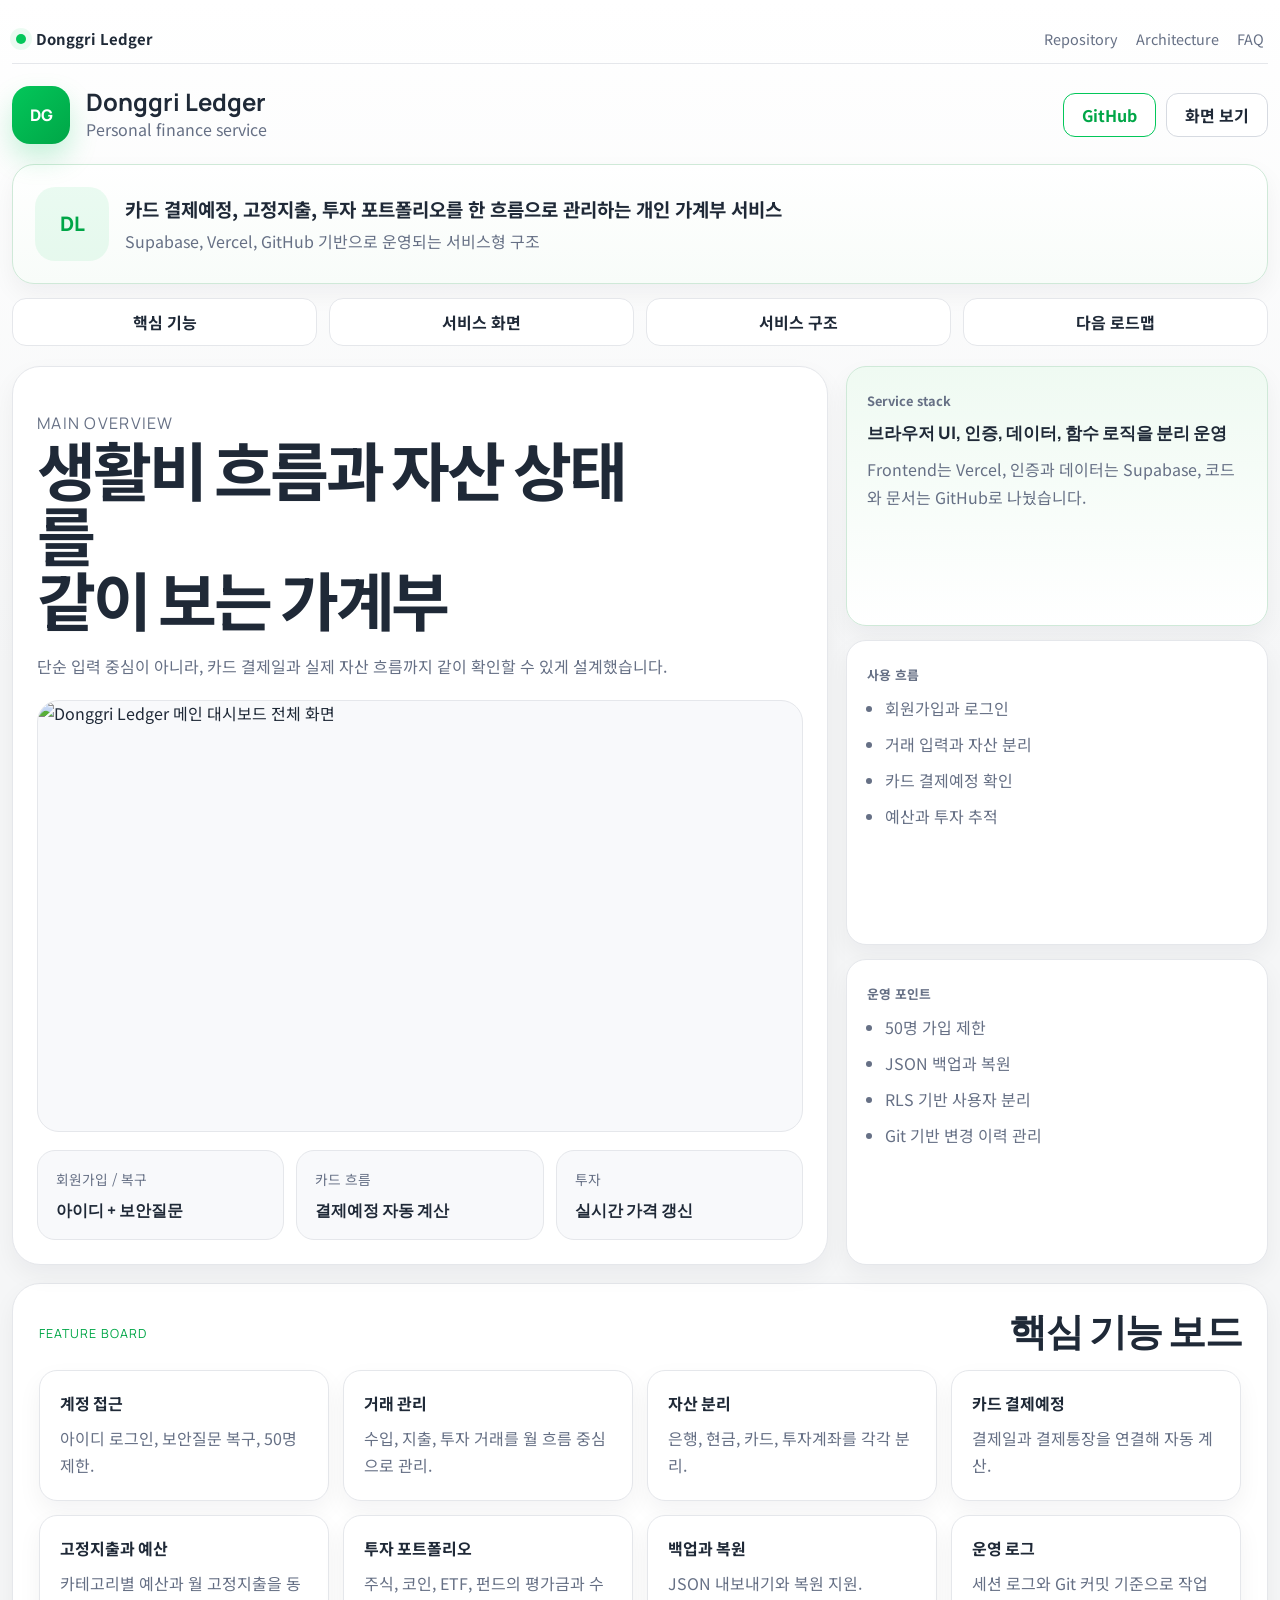
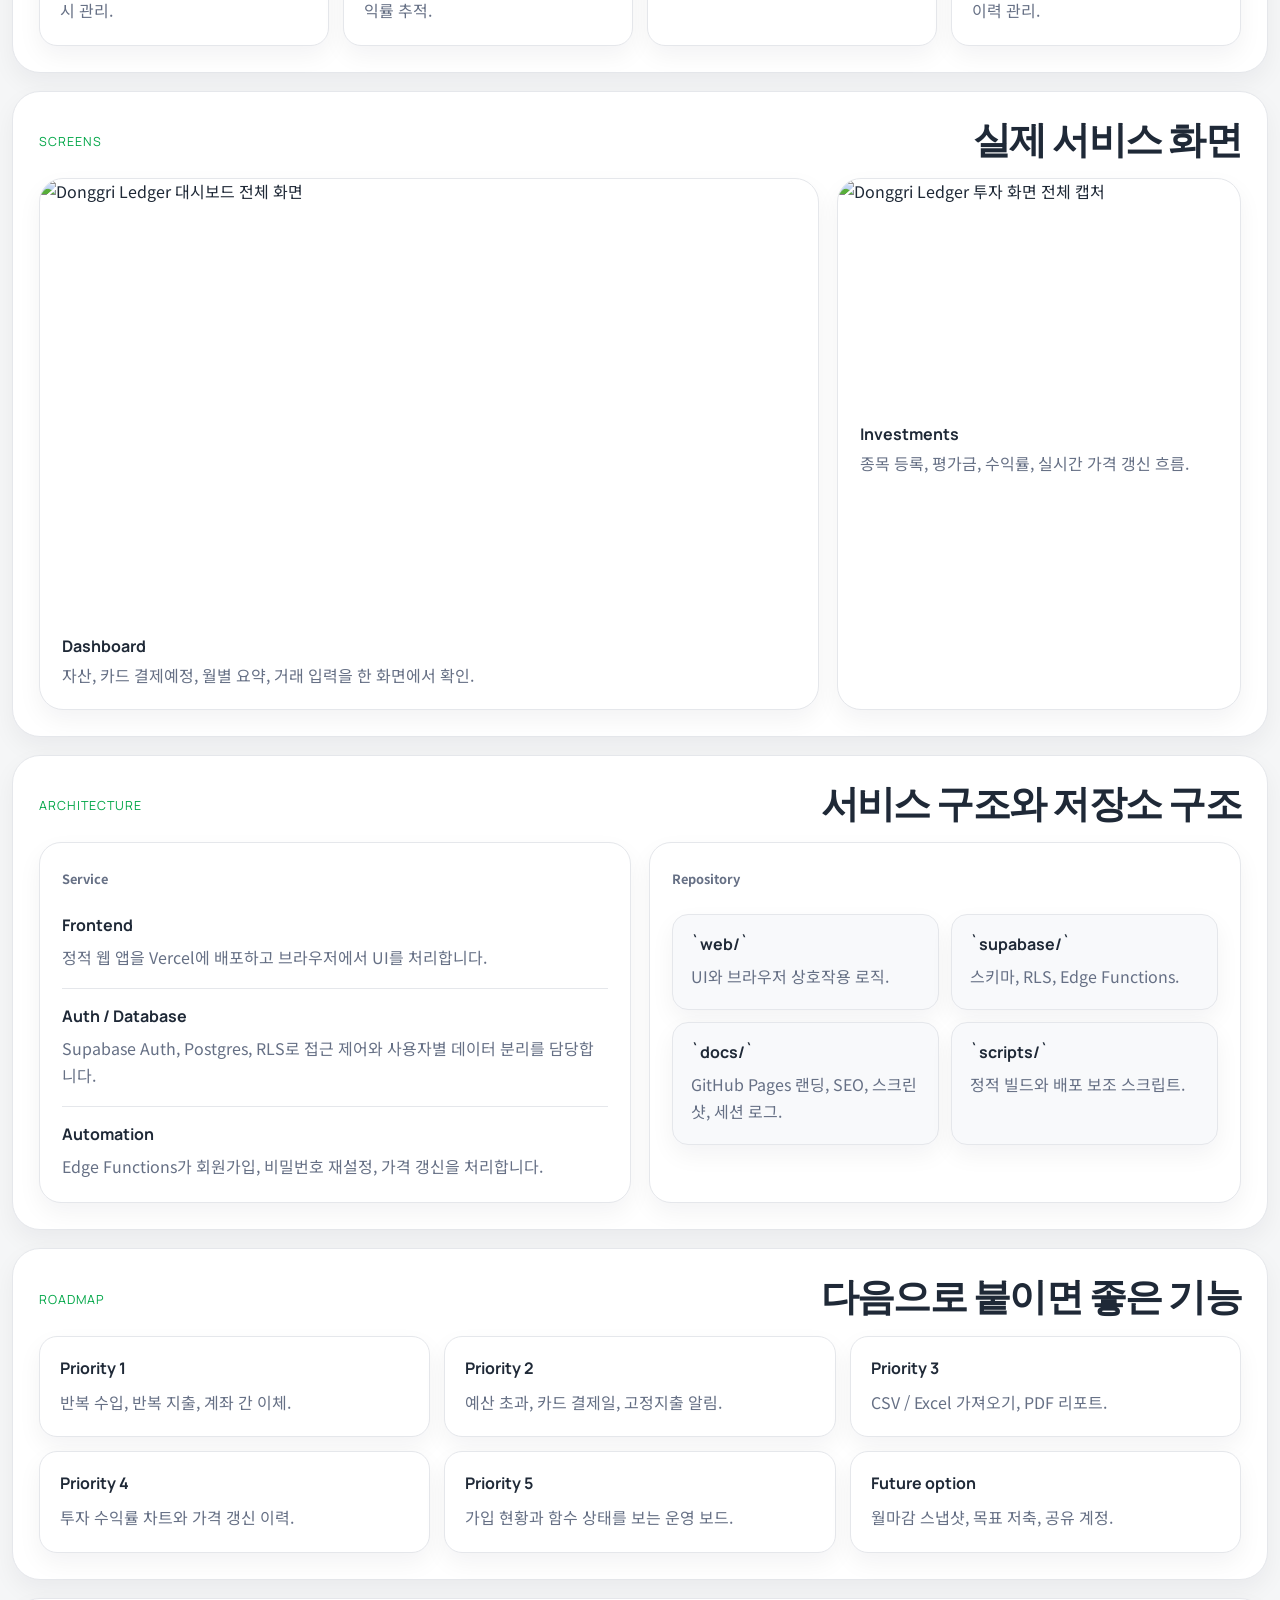
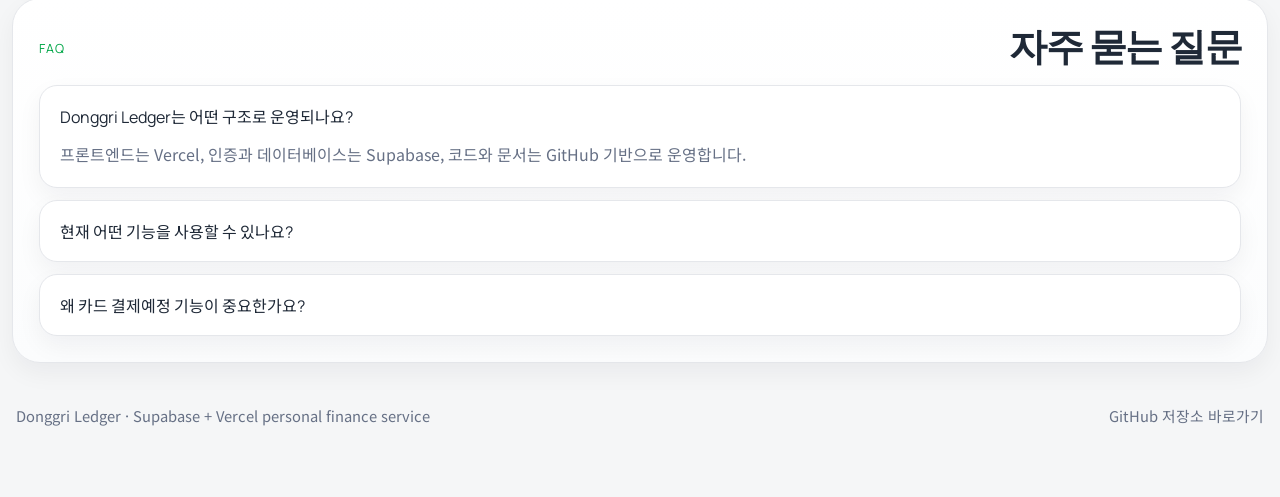
==== docs/index.html @ 9ed1d93a "docs: rebuild github pages with portal layout" ====
<!doctype html>
<html lang="ko">
  <head>
    <meta charset="utf-8">
    <meta name="viewport" content="width=device-width, initial-scale=1">
    <title>Donggri Ledger | 카드 결제예정과 투자 흐름을 함께 보는 개인 가계부 서비스</title>
    <meta
      name="description"
      content="Donggri Ledger는 Supabase, Vercel, GitHub 기반으로 운영하는 개인 가계부 서비스입니다. 카드 결제예정, 고정지출, 예산, 투자 포트폴리오, 백업과 복원을 한 흐름으로 관리합니다."
    >
    <meta
      name="keywords"
      content="personal finance dashboard, budget tracker, supabase ledger, vercel finance app, 카드 결제예정 가계부, 투자 포트폴리오 가계부, 개인 재무 대시보드"
    >
    <meta name="robots" content="index, follow, max-image-preview:large">
    <meta name="googlebot" content="index, follow, max-image-preview:large">
    <meta name="theme-color" content="#03c75a">
    <meta property="og:type" content="website">
    <meta property="og:locale" content="ko_KR">
    <meta property="og:site_name" content="Donggri Ledger">
    <meta property="og:title" content="Donggri Ledger | 카드 결제예정과 투자 흐름을 함께 보는 개인 가계부 서비스">
    <meta
      property="og:description"
      content="회원가입, 카드 결제예정, 고정지출, 예산, 투자 포트폴리오, 백업과 복원을 지원하는 개인 가계부 서비스입니다."
    >
    <meta
      property="og:image"
      content="https://sheryloe.github.io/donggri_gagyeobu/assets/screenshots/donggri-ledger-dashboard.png"
    >
    <meta property="og:image:alt" content="Donggri Ledger 대시보드 전체 화면">
    <meta property="og:url" content="https://sheryloe.github.io/donggri_gagyeobu/">
    <meta name="twitter:card" content="summary_large_image">
    <meta name="twitter:title" content="Donggri Ledger">
    <meta
      name="twitter:description"
      content="Supabase와 Vercel로 운영하는 개인 가계부 서비스. 카드 결제예정, 고정지출, 투자 포트폴리오를 한 흐름으로 관리합니다."
    >
    <meta
      name="twitter:image"
      content="https://sheryloe.github.io/donggri_gagyeobu/assets/screenshots/donggri-ledger-dashboard.png"
    >
    <link rel="canonical" href="https://sheryloe.github.io/donggri_gagyeobu/">
    <link rel="icon" type="image/svg+xml" href="assets/favicon.svg">
    <link rel="manifest" href="site.webmanifest">
    <link rel="preconnect" href="https://fonts.googleapis.com">
    <link rel="preconnect" href="https://fonts.gstatic.com" crossorigin>
    <link
      href="https://fonts.googleapis.com/css2?family=Noto+Sans+KR:wght@400;500;700;800&family=Manrope:wght@600;700;800&display=swap"
      rel="stylesheet"
    >
    <link rel="stylesheet" href="styles.css">
    <script type="application/ld+json">
      {
        "@context": "https://schema.org",
        "@graph": [
          {
            "@type": "SoftwareApplication",
            "name": "Donggri Ledger",
            "alternateName": "donggri_gagyeobu",
            "applicationCategory": "FinanceApplication",
            "operatingSystem": "Web",
            "browserRequirements": "Modern web browser",
            "description": "Supabase, Vercel, GitHub 기반으로 운영하는 개인 가계부 서비스입니다. 카드 결제예정, 고정지출, 예산, 투자 포트폴리오, 백업과 복원을 한 흐름으로 관리합니다.",
            "url": "https://sheryloe.github.io/donggri_gagyeobu/",
            "codeRepository": "https://github.com/sheryloe/donggri_gagyeobu",
            "screenshot": [
              "https://sheryloe.github.io/donggri_gagyeobu/assets/screenshots/donggri-ledger-dashboard.png",
              "https://sheryloe.github.io/donggri_gagyeobu/assets/screenshots/donggri-ledger-investments.png"
            ],
            "featureList": [
              "아이디 로그인과 보안질문 기반 비밀번호 재설정",
              "카드 결제예정과 결제통장 관리",
              "고정지출과 예산 관리",
              "실시간 가격 기반 투자 포트폴리오 추적",
              "JSON 백업과 복원"
            ],
            "author": {
              "@type": "Person",
              "name": "sheryloe"
            }
          }
        ]
      }
    </script>
  </head>
  <body>
    <div class="portal-shell">
      <header class="utility-bar">
        <div class="utility-brand">
          <span class="utility-dot"></span>
          <span>Donggri Ledger</span>
        </div>
        <nav class="utility-links" aria-label="상단 링크">
          <a href="https://github.com/sheryloe/donggri_gagyeobu">Repository</a>
          <a href="#architecture">Architecture</a>
          <a href="#faq">FAQ</a>
        </nav>
      </header>

      <main id="top">
        <section class="masthead" id="overview">
          <div class="masthead-top">
            <a class="brand-lockup" href="#top" aria-label="첫 화면으로 이동">
              <span class="brand-mark">DG</span>
              <span class="brand-copy">
                <strong>Donggri Ledger</strong>
                <span>Personal finance service</span>
              </span>
            </a>
            <div class="masthead-actions">
              <a class="action-link primary" href="https://github.com/sheryloe/donggri_gagyeobu">GitHub</a>
              <a class="action-link" href="#screens">화면 보기</a>
            </div>
          </div>

          <div class="search-band" aria-label="서비스 요약">
            <span class="search-badge">DL</span>
            <div class="search-copy">
              <strong>카드 결제예정, 고정지출, 투자 포트폴리오를 한 흐름으로 관리하는 개인 가계부 서비스</strong>
              <span>Supabase, Vercel, GitHub 기반으로 운영되는 서비스형 구조</span>
            </div>
          </div>

          <nav class="quick-links" aria-label="빠른 섹션 이동">
            <a href="#feature-board">핵심 기능</a>
            <a href="#screens">서비스 화면</a>
            <a href="#architecture">서비스 구조</a>
            <a href="#roadmap">다음 로드맵</a>
          </nav>
        </section>

        <section class="home-grid">
          <article class="lead-panel">
            <div class="lead-copy">
              <p class="eyebrow">Main overview</p>
              <h1>생활비 흐름과 자산 상태를<br>같이 보는 가계부</h1>
              <p>
                단순 입력 중심이 아니라, 카드 결제일과 실제 자산 흐름까지 같이 확인할 수 있게 설계했습니다.
              </p>
            </div>
            <figure class="lead-shot">
              <img
                src="assets/screenshots/donggri-ledger-dashboard.png"
                alt="Donggri Ledger 메인 대시보드 전체 화면"
                loading="eager"
              >
            </figure>
            <div class="lead-metrics">
              <div class="metric-card">
                <span>회원가입 / 복구</span>
                <strong>아이디 + 보안질문</strong>
              </div>
              <div class="metric-card">
                <span>카드 흐름</span>
                <strong>결제예정 자동 계산</strong>
              </div>
              <div class="metric-card">
                <span>투자</span>
                <strong>실시간 가격 갱신</strong>
              </div>
            </div>
          </article>

          <aside class="side-board">
            <article class="side-card emphasis">
              <span class="card-label">Service stack</span>
              <strong>브라우저 UI, 인증, 데이터, 함수 로직을 분리 운영</strong>
              <p>Frontend는 Vercel, 인증과 데이터는 Supabase, 코드와 문서는 GitHub로 나눴습니다.</p>
            </article>
            <article class="side-card">
              <span class="card-label">사용 흐름</span>
              <ul>
                <li>회원가입과 로그인</li>
                <li>거래 입력과 자산 분리</li>
                <li>카드 결제예정 확인</li>
                <li>예산과 투자 추적</li>
              </ul>
            </article>
            <article class="side-card">
              <span class="card-label">운영 포인트</span>
              <ul>
                <li>50명 가입 제한</li>
                <li>JSON 백업과 복원</li>
                <li>RLS 기반 사용자 분리</li>
                <li>Git 기반 변경 이력 관리</li>
              </ul>
            </article>
          </aside>
        </section>

        <section class="section-block" id="feature-board">
          <div class="section-head">
            <p class="eyebrow">Feature board</p>
            <h2>핵심 기능 보드</h2>
          </div>
          <div class="module-grid">
            <article class="module-card">
              <strong>계정 접근</strong>
              <p>아이디 로그인, 보안질문 복구, 50명 제한.</p>
            </article>
            <article class="module-card">
              <strong>거래 관리</strong>
              <p>수입, 지출, 투자 거래를 월 흐름 중심으로 관리.</p>
            </article>
            <article class="module-card">
              <strong>자산 분리</strong>
              <p>은행, 현금, 카드, 투자계좌를 각각 분리.</p>
            </article>
            <article class="module-card">
              <strong>카드 결제예정</strong>
              <p>결제일과 결제통장을 연결해 자동 계산.</p>
            </article>
            <article class="module-card">
              <strong>고정지출과 예산</strong>
              <p>카테고리별 예산과 월 고정지출을 동시 관리.</p>
            </article>
            <article class="module-card">
              <strong>투자 포트폴리오</strong>
              <p>주식, 코인, ETF, 펀드의 평가금과 수익률 추적.</p>
            </article>
            <article class="module-card">
              <strong>백업과 복원</strong>
              <p>JSON 내보내기와 복원 지원.</p>
            </article>
            <article class="module-card">
              <strong>운영 로그</strong>
              <p>세션 로그와 Git 커밋 기준으로 작업 이력 관리.</p>
            </article>
          </div>
        </section>

        <section class="section-block screen-block" id="screens">
          <div class="section-head">
            <p class="eyebrow">Screens</p>
            <h2>실제 서비스 화면</h2>
          </div>
          <div class="screen-layout">
            <figure class="screen-card main">
              <img
                src="assets/screenshots/donggri-ledger-dashboard.png"
                alt="Donggri Ledger 대시보드 전체 화면"
                loading="lazy"
              >
              <figcaption>
                <strong>Dashboard</strong>
                <span>자산, 카드 결제예정, 월별 요약, 거래 입력을 한 화면에서 확인.</span>
              </figcaption>
            </figure>
            <figure class="screen-card side">
              <img
                src="assets/screenshots/donggri-ledger-investments.png"
                alt="Donggri Ledger 투자 화면 전체 캡처"
                loading="lazy"
              >
              <figcaption>
                <strong>Investments</strong>
                <span>종목 등록, 평가금, 수익률, 실시간 가격 갱신 흐름.</span>
              </figcaption>
            </figure>
          </div>
        </section>

        <section class="section-block" id="architecture">
          <div class="section-head">
            <p class="eyebrow">Architecture</p>
            <h2>서비스 구조와 저장소 구조</h2>
          </div>
          <div class="stack-board">
            <article class="stack-panel">
              <span class="card-label">Service</span>
              <ul class="stack-list">
                <li>
                  <strong>Frontend</strong>
                  <p>정적 웹 앱을 Vercel에 배포하고 브라우저에서 UI를 처리합니다.</p>
                </li>
                <li>
                  <strong>Auth / Database</strong>
                  <p>Supabase Auth, Postgres, RLS로 접근 제어와 사용자별 데이터 분리를 담당합니다.</p>
                </li>
                <li>
                  <strong>Automation</strong>
                  <p>Edge Functions가 회원가입, 비밀번호 재설정, 가격 갱신을 처리합니다.</p>
                </li>
              </ul>
            </article>
            <article class="stack-panel">
              <span class="card-label">Repository</span>
              <div class="repo-board">
                <div class="repo-card">
                  <strong>`web/`</strong>
                  <p>UI와 브라우저 상호작용 로직.</p>
                </div>
                <div class="repo-card">
                  <strong>`supabase/`</strong>
                  <p>스키마, RLS, Edge Functions.</p>
                </div>
                <div class="repo-card">
                  <strong>`docs/`</strong>
                  <p>GitHub Pages 랜딩, SEO, 스크린샷, 세션 로그.</p>
                </div>
                <div class="repo-card">
                  <strong>`scripts/`</strong>
                  <p>정적 빌드와 배포 보조 스크립트.</p>
                </div>
              </div>
            </article>
          </div>
        </section>

        <section class="section-block" id="roadmap">
          <div class="section-head">
            <p class="eyebrow">Roadmap</p>
            <h2>다음으로 붙이면 좋은 기능</h2>
          </div>
          <div class="roadmap-grid">
            <article class="roadmap-card">
              <h3>Priority 1</h3>
              <p>반복 수입, 반복 지출, 계좌 간 이체.</p>
            </article>
            <article class="roadmap-card">
              <h3>Priority 2</h3>
              <p>예산 초과, 카드 결제일, 고정지출 알림.</p>
            </article>
            <article class="roadmap-card">
              <h3>Priority 3</h3>
              <p>CSV / Excel 가져오기, PDF 리포트.</p>
            </article>
            <article class="roadmap-card">
              <h3>Priority 4</h3>
              <p>투자 수익률 차트와 가격 갱신 이력.</p>
            </article>
            <article class="roadmap-card">
              <h3>Priority 5</h3>
              <p>가입 현황과 함수 상태를 보는 운영 보드.</p>
            </article>
            <article class="roadmap-card">
              <h3>Future option</h3>
              <p>월마감 스냅샷, 목표 저축, 공유 계정.</p>
            </article>
          </div>
        </section>

        <section class="section-block faq-block" id="faq">
          <div class="section-head">
            <p class="eyebrow">FAQ</p>
            <h2>자주 묻는 질문</h2>
          </div>
          <div class="faq-list">
            <details open>
              <summary>Donggri Ledger는 어떤 구조로 운영되나요?</summary>
              <p>프론트엔드는 Vercel, 인증과 데이터베이스는 Supabase, 코드와 문서는 GitHub 기반으로 운영합니다.</p>
            </details>
            <details>
              <summary>현재 어떤 기능을 사용할 수 있나요?</summary>
              <p>회원가입, 로그인, 카드 결제예정, 자산 관리, 고정지출, 예산, 투자 포트폴리오, 백업과 복원을 사용할 수 있습니다.</p>
            </details>
            <details>
              <summary>왜 카드 결제예정 기능이 중요한가요?</summary>
              <p>카드를 쓴 날과 실제 돈이 빠지는 날이 다르기 때문에 생활비 흐름을 맞추려면 결제예정 금액을 따로 관리해야 합니다.</p>
            </details>
          </div>
        </section>
      </main>

      <footer class="page-footer">
        <p>Donggri Ledger · Supabase + Vercel personal finance service</p>
        <a href="https://github.com/sheryloe/donggri_gagyeobu">GitHub 저장소 바로가기</a>
      </footer>
    </div>
  </body>
</html>
---- docs/styles.css ----
:root {
  --bg: #f5f6f7;
  --surface: #ffffff;
  --surface-soft: #f8f9fb;
  --surface-strong: #f1f6f4;
  --ink: #1f2937;
  --muted: #667085;
  --line: #e5e7eb;
  --line-strong: #d6dae1;
  --accent: #03c75a;
  --accent-deep: #00a647;
  --accent-soft: rgba(3, 199, 90, 0.08);
  --shadow-lg: 0 20px 50px rgba(15, 23, 42, 0.08);
  --shadow-md: 0 10px 24px rgba(15, 23, 42, 0.05);
  --radius-xl: 28px;
  --radius-lg: 20px;
  --radius-md: 16px;
  --portal-width: 1360px;
}

* {
  box-sizing: border-box;
}

html {
  scroll-behavior: smooth;
}

body {
  margin: 0;
  min-width: 320px;
  color: var(--ink);
  font-family: "Noto Sans KR", sans-serif;
  background:
    linear-gradient(180deg, #ffffff 0%, var(--bg) 18%, var(--bg) 100%);
}

img {
  display: block;
  max-width: 100%;
}

a {
  color: inherit;
  text-decoration: none;
}

.portal-shell {
  width: min(var(--portal-width), calc(100% - 24px));
  margin: 0 auto;
  padding: 18px 0 56px;
}

.utility-bar {
  display: flex;
  align-items: center;
  justify-content: space-between;
  gap: 16px;
  padding: 10px 4px 14px;
  border-bottom: 1px solid var(--line);
}

.utility-brand {
  display: inline-flex;
  align-items: center;
  gap: 10px;
  font-size: 0.93rem;
  font-weight: 700;
}

.utility-dot {
  width: 10px;
  height: 10px;
  border-radius: 50%;
  background: var(--accent);
  box-shadow: 0 0 0 6px var(--accent-soft);
}

.utility-links {
  display: flex;
  flex-wrap: wrap;
  gap: 18px;
  color: var(--muted);
  font-size: 0.9rem;
}

.masthead {
  padding: 22px 0 0;
}

.masthead-top {
  display: flex;
  align-items: center;
  justify-content: space-between;
  gap: 20px;
}

.brand-lockup {
  display: inline-flex;
  align-items: center;
  gap: 16px;
}

.brand-mark {
  display: grid;
  place-items: center;
  width: 58px;
  height: 58px;
  border-radius: 18px;
  background: linear-gradient(135deg, var(--accent) 0%, var(--accent-deep) 100%);
  color: #fff;
  font: 800 1rem/1 "Manrope", sans-serif;
  box-shadow: 0 14px 28px rgba(3, 199, 90, 0.22);
}

.brand-copy {
  display: grid;
  gap: 3px;
}

.brand-copy strong,
.eyebrow,
.lead-copy h1,
.status-card strong,
.module-card strong,
.screen-card figcaption strong,
.stack-panel strong,
.repo-card strong,
.roadmap-card h3,
.faq-list summary {
  font-family: "Manrope", "Noto Sans KR", sans-serif;
}

.brand-copy strong {
  font-size: 1.5rem;
  line-height: 1;
}

.brand-copy span,
.search-copy span,
.lead-copy p,
.status-card p,
.module-card p,
.screen-card figcaption span,
.stack-list p,
.repo-card p,
.roadmap-card p,
.faq-list p,
.page-footer,
.card-label {
  color: var(--muted);
}

.masthead-actions {
  display: flex;
  flex-wrap: wrap;
  gap: 10px;
}

.action-link {
  display: inline-flex;
  align-items: center;
  justify-content: center;
  min-height: 44px;
  padding: 0 18px;
  border: 1px solid var(--line-strong);
  border-radius: 12px;
  background: var(--surface);
  font-weight: 700;
}

.action-link.primary {
  border-color: var(--accent);
  color: var(--accent-deep);
}

.search-band {
  display: grid;
  grid-template-columns: 74px minmax(0, 1fr);
  gap: 16px;
  align-items: center;
  margin-top: 20px;
  padding: 22px;
  border: 1px solid #cfe9d8;
  border-radius: 22px;
  background: linear-gradient(180deg, #ffffff 0%, #f8fcf9 100%);
  box-shadow: var(--shadow-md);
}

.search-badge {
  display: grid;
  place-items: center;
  width: 74px;
  height: 74px;
  border-radius: 20px;
  background: var(--accent-soft);
  color: var(--accent-deep);
  font: 800 1.25rem/1 "Manrope", sans-serif;
}

.search-copy {
  display: grid;
  gap: 6px;
}

.search-copy strong {
  font-size: 1.18rem;
  line-height: 1.45;
}

.quick-links {
  display: grid;
  grid-template-columns: repeat(4, minmax(0, 1fr));
  gap: 12px;
  margin-top: 14px;
}

.quick-links a {
  display: inline-flex;
  align-items: center;
  justify-content: center;
  min-height: 48px;
  border: 1px solid var(--line);
  border-radius: 14px;
  background: var(--surface);
  font-weight: 700;
}

.home-grid {
  display: grid;
  grid-template-columns: minmax(0, 1.45fr) minmax(300px, 0.75fr);
  gap: 18px;
  margin-top: 20px;
}

.lead-panel,
.side-card,
.section-block,
.module-card,
.screen-card,
.stack-panel,
.repo-card,
.roadmap-card,
.faq-list details {
  border: 1px solid var(--line);
  background: var(--surface);
  box-shadow: var(--shadow-md);
}

.lead-panel {
  display: grid;
  gap: 18px;
  padding: 24px;
  border-radius: var(--radius-xl);
}

.eyebrow {
  margin: 0 0 10px;
  color: var(--accent-deep);
  font-size: 0.78rem;
  letter-spacing: 0.08em;
  text-transform: uppercase;
}

.lead-copy h1 {
  margin: 0;
  max-width: 14ch;
  font-size: clamp(2.5rem, 5vw, 4.6rem);
  line-height: 1.02;
  letter-spacing: -0.05em;
}

.lead-copy p {
  max-width: 40rem;
  margin: 18px 0 0;
  font-size: 1rem;
  line-height: 1.85;
}

.lead-shot {
  overflow: hidden;
  margin: 0;
  border: 1px solid var(--line);
  border-radius: 22px;
  background: var(--surface-soft);
}

.lead-shot img,
.screen-card img {
  width: 100%;
  aspect-ratio: 16 / 9;
  object-fit: cover;
}

.lead-metrics {
  display: grid;
  grid-template-columns: repeat(3, minmax(0, 1fr));
  gap: 12px;
}

.metric-card {
  padding: 18px;
  border: 1px solid var(--line);
  border-radius: 18px;
  background: var(--surface-soft);
}

.metric-card span {
  display: block;
  margin-bottom: 8px;
  color: var(--muted);
  font-size: 0.86rem;
}

.metric-card strong {
  font: 800 1rem/1.3 "Manrope", sans-serif;
}

.side-board {
  display: grid;
  gap: 14px;
}

.side-card {
  padding: 20px;
  border-radius: var(--radius-lg);
}

.side-card.emphasis {
  background: linear-gradient(180deg, #effaf2 0%, #ffffff 100%);
  border-color: #cfe9d8;
}

.card-label {
  display: inline-block;
  margin-bottom: 10px;
  font-size: 0.8rem;
  font-weight: 700;
}

.side-card strong {
  display: block;
  margin-bottom: 10px;
  font: 800 1.08rem/1.45 "Manrope", sans-serif;
}

.side-card p,
.side-card li {
  margin: 0;
  color: var(--muted);
  line-height: 1.75;
}

.side-card ul {
  display: grid;
  gap: 8px;
  margin: 0;
  padding-left: 18px;
}

.section-block {
  margin-top: 18px;
  padding: 26px;
  border-radius: var(--radius-xl);
}

.section-head {
  display: flex;
  align-items: flex-end;
  justify-content: space-between;
  gap: 18px;
  margin-bottom: 18px;
}

.section-head h2 {
  margin: 0;
  font: 800 clamp(1.65rem, 3vw, 2.4rem)/1.1 "Manrope", sans-serif;
  letter-spacing: -0.04em;
}

.module-grid {
  display: grid;
  grid-template-columns: repeat(4, minmax(0, 1fr));
  gap: 14px;
}

.module-card {
  padding: 20px;
  border-radius: 18px;
}

.module-card strong {
  display: block;
  margin-bottom: 10px;
  font-size: 1rem;
}

.module-card p {
  margin: 0;
  line-height: 1.72;
}

.screen-layout {
  display: grid;
  grid-template-columns: minmax(0, 1.45fr) minmax(320px, 0.75fr);
  gap: 18px;
}

.screen-card {
  overflow: hidden;
  margin: 0;
  border-radius: 24px;
}

.screen-card figcaption {
  display: grid;
  gap: 6px;
  padding: 18px 22px 22px;
}

.screen-card figcaption strong {
  font-size: 1rem;
}

.stack-board {
  display: grid;
  grid-template-columns: repeat(2, minmax(0, 1fr));
  gap: 18px;
}

.stack-panel {
  padding: 22px;
  border-radius: 22px;
}

.stack-list {
  display: grid;
  gap: 16px;
  margin: 16px 0 0;
  padding: 0;
  list-style: none;
}

.stack-list li {
  padding-top: 16px;
  border-top: 1px solid var(--line);
}

.stack-list li:first-child {
  padding-top: 0;
  border-top: 0;
}

.stack-list strong,
.repo-card strong {
  display: block;
  margin-bottom: 8px;
  font-size: 1rem;
}

.stack-list p,
.repo-card p {
  margin: 0;
  line-height: 1.72;
}

.repo-board {
  display: grid;
  grid-template-columns: repeat(2, minmax(0, 1fr));
  gap: 12px;
  margin-top: 16px;
}

.repo-card {
  padding: 18px;
  border-radius: 16px;
  background: var(--surface-soft);
}

.roadmap-grid {
  display: grid;
  grid-template-columns: repeat(3, minmax(0, 1fr));
  gap: 14px;
}

.roadmap-card {
  padding: 20px;
  border-radius: 18px;
}

.roadmap-card h3 {
  margin: 0 0 10px;
  font-size: 1rem;
}

.roadmap-card p {
  margin: 0;
  line-height: 1.72;
}

.faq-block {
  background: linear-gradient(180deg, #ffffff 0%, #fbfcfd 100%);
}

.faq-list {
  display: grid;
  gap: 12px;
}

.faq-list details {
  padding: 18px 20px;
  border-radius: 18px;
}

.faq-list summary {
  cursor: pointer;
  list-style: none;
  font-size: 1rem;
}

.faq-list summary::-webkit-details-marker {
  display: none;
}

.faq-list p {
  margin: 12px 0 0;
  line-height: 1.8;
}

.page-footer {
  display: flex;
  align-items: center;
  justify-content: space-between;
  gap: 16px;
  margin-top: 20px;
  padding: 8px 4px 0;
  color: var(--muted);
  font-size: 0.92rem;
}

@media (max-width: 1140px) {
  .home-grid,
  .screen-layout,
  .stack-board {
    grid-template-columns: 1fr;
  }

  .module-grid {
    grid-template-columns: repeat(2, minmax(0, 1fr));
  }
}

@media (max-width: 860px) {
  .portal-shell {
    width: min(100% - 16px, 100%);
  }

  .masthead-top,
  .section-head,
  .page-footer,
  .utility-bar {
    flex-direction: column;
    align-items: flex-start;
  }

  .quick-links,
  .lead-metrics,
  .repo-board,
  .roadmap-grid {
    grid-template-columns: 1fr;
  }
}

@media (max-width: 640px) {
  .search-band {
    grid-template-columns: 1fr;
  }

  .search-badge {
    width: 64px;
    height: 64px;
  }

  .module-grid {
    grid-template-columns: 1fr;
  }

  .lead-copy h1 {
    font-size: clamp(2.1rem, 10vw, 3.2rem);
  }

  .lead-shot img,
  .screen-card img {
    aspect-ratio: auto;
  }
}
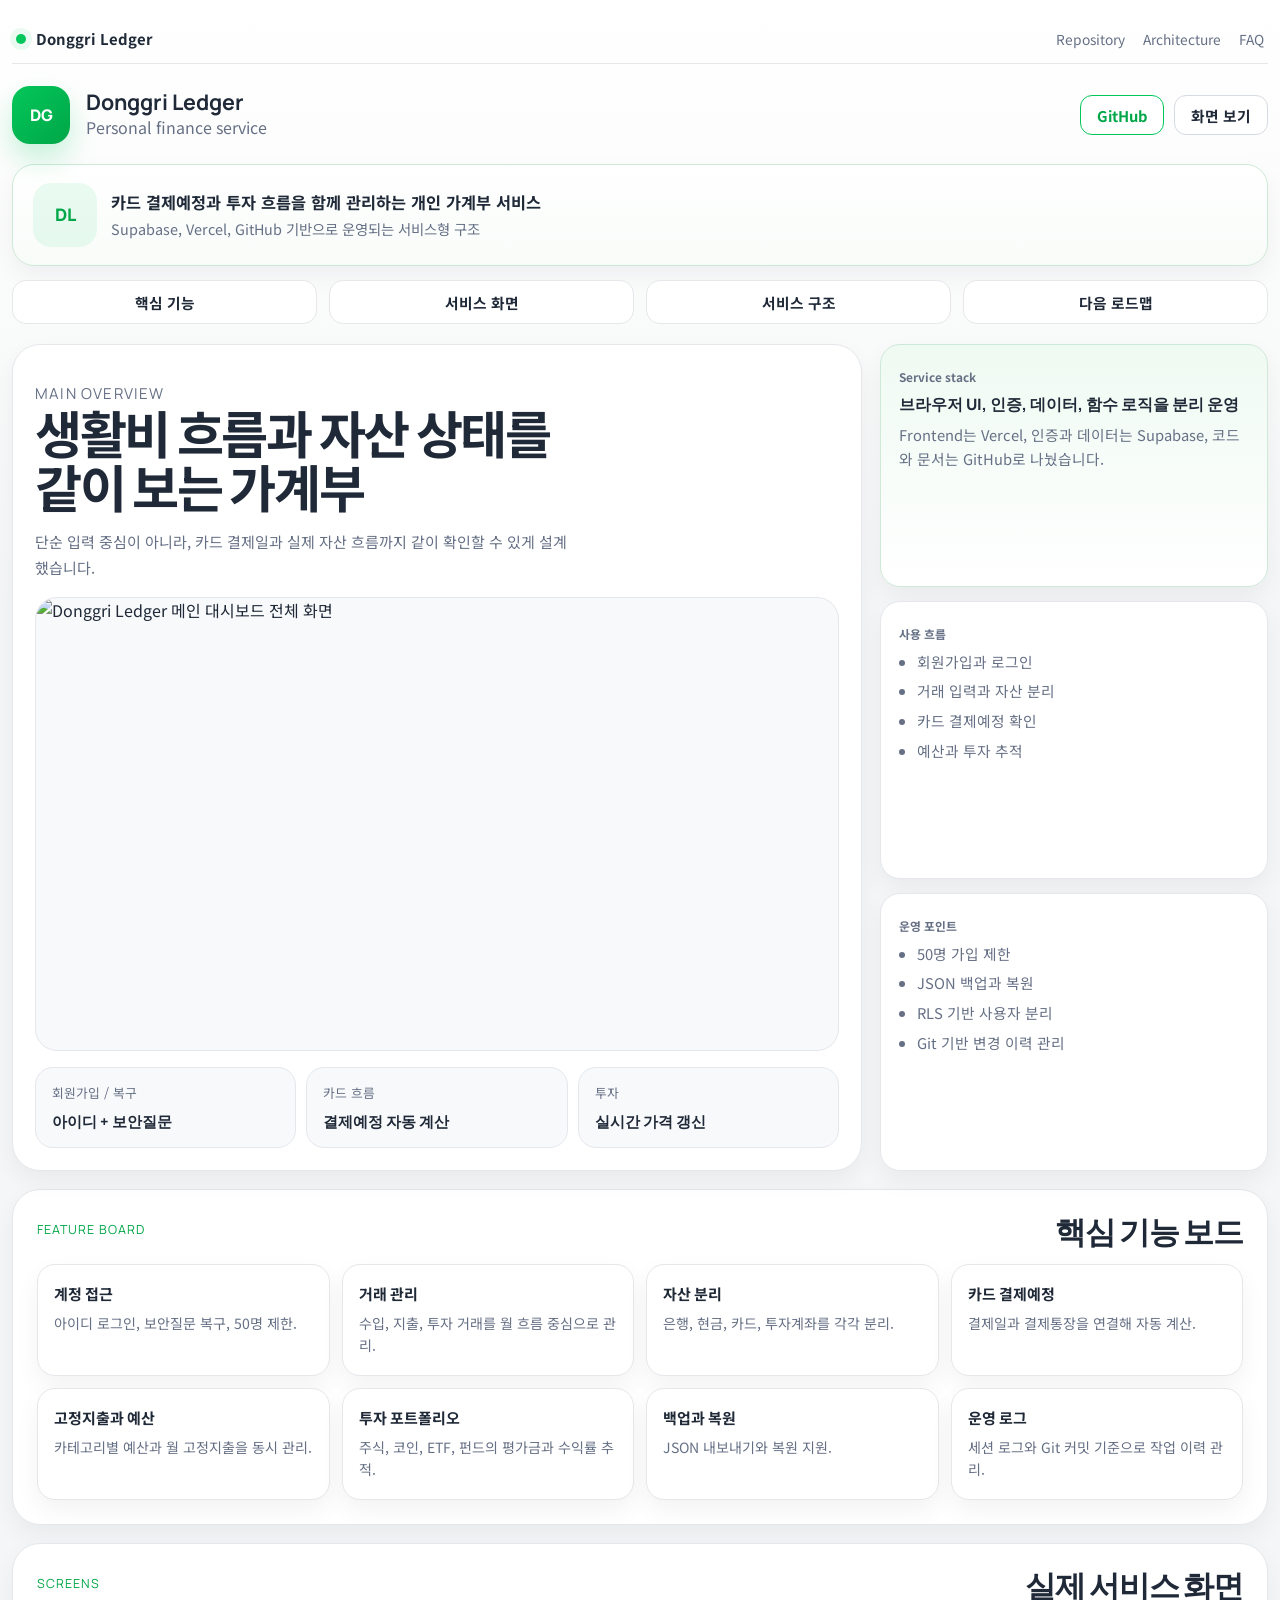
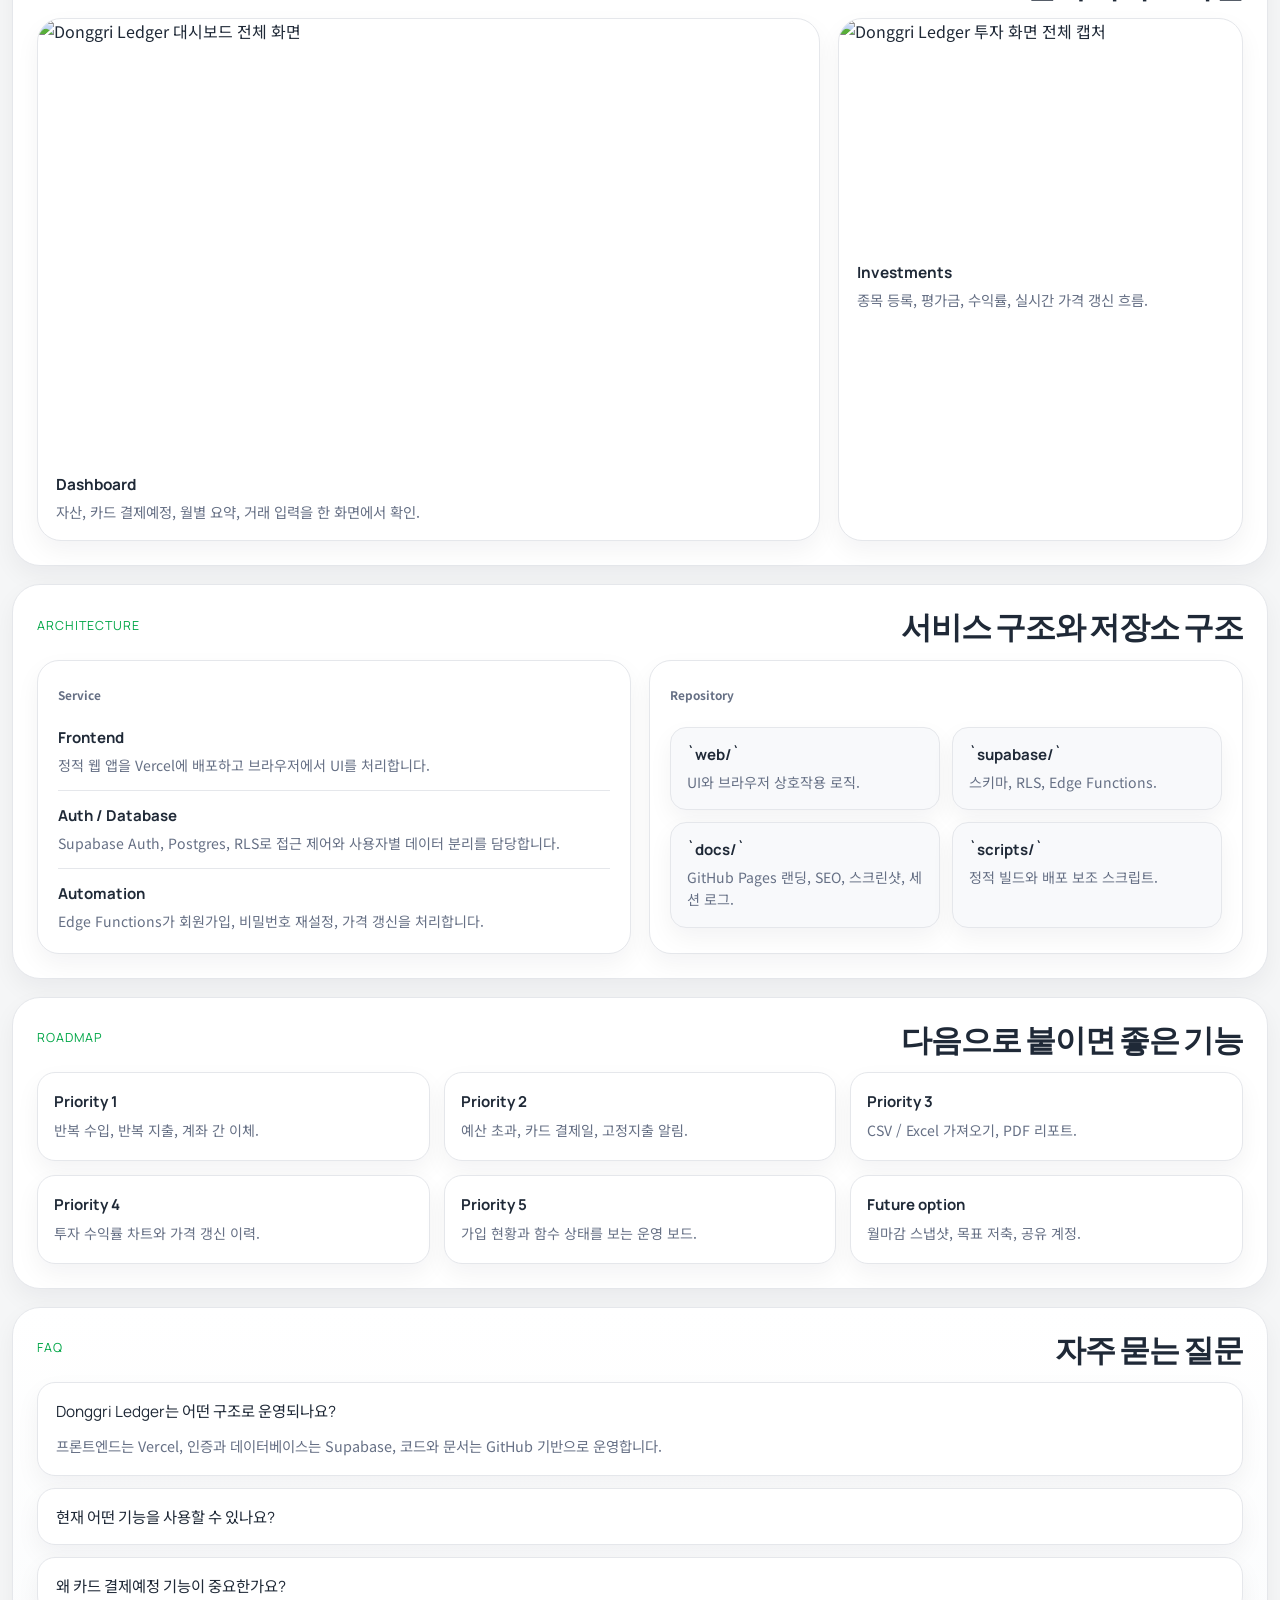
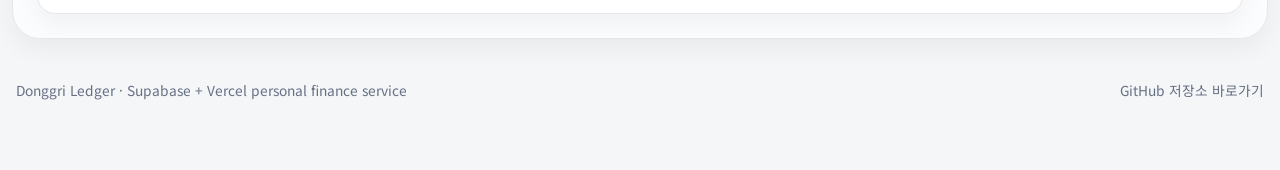
==== commit ce686df5: "docs: tune github pages typography density" ====
--- a/docs/index.html
+++ b/docs/index.html
@@ -116,7 +116,7 @@
           <div class="search-band" aria-label="서비스 요약">
             <span class="search-badge">DL</span>
             <div class="search-copy">
-              <strong>카드 결제예정, 고정지출, 투자 포트폴리오를 한 흐름으로 관리하는 개인 가계부 서비스</strong>
+              <strong>카드 결제예정과 투자 흐름을 함께 관리하는 개인 가계부 서비스</strong>
               <span>Supabase, Vercel, GitHub 기반으로 운영되는 서비스형 구조</span>
             </div>
           </div>
@@ -133,7 +133,7 @@
           <article class="lead-panel">
             <div class="lead-copy">
               <p class="eyebrow">Main overview</p>
-              <h1>생활비 흐름과 자산 상태를<br>같이 보는 가계부</h1>
+              <h1>생활비 흐름과 자산 상태를 같이 보는 가계부</h1>
               <p>
                 단순 입력 중심이 아니라, 카드 결제일과 실제 자산 흐름까지 같이 확인할 수 있게 설계했습니다.
               </p>
--- a/docs/styles.css
+++ b/docs/styles.css
@@ -15,7 +15,7 @@
   --radius-xl: 28px;
   --radius-lg: 20px;
   --radius-md: 16px;
-  --portal-width: 1360px;
+  --portal-width: 1440px;
 }
 
 * {
@@ -81,7 +81,7 @@
   flex-wrap: wrap;
   gap: 18px;
   color: var(--muted);
-  font-size: 0.9rem;
+  font-size: 0.86rem;
 }
 
 .masthead {
@@ -132,7 +132,7 @@
 }
 
 .brand-copy strong {
-  font-size: 1.5rem;
+  font-size: 1.34rem;
   line-height: 1;
 }
 
@@ -161,12 +161,13 @@
   display: inline-flex;
   align-items: center;
   justify-content: center;
-  min-height: 44px;
-  padding: 0 18px;
+  min-height: 40px;
+  padding: 0 16px;
   border: 1px solid var(--line-strong);
   border-radius: 12px;
   background: var(--surface);
   font-weight: 700;
+  font-size: 0.92rem;
 }
 
 .action-link.primary {
@@ -176,11 +177,11 @@
 
 .search-band {
   display: grid;
-  grid-template-columns: 74px minmax(0, 1fr);
-  gap: 16px;
+  grid-template-columns: 64px minmax(0, 1fr);
+  gap: 14px;
   align-items: center;
   margin-top: 20px;
-  padding: 22px;
+  padding: 18px 20px;
   border: 1px solid #cfe9d8;
   border-radius: 22px;
   background: linear-gradient(180deg, #ffffff 0%, #f8fcf9 100%);
@@ -190,22 +191,26 @@
 .search-badge {
   display: grid;
   place-items: center;
-  width: 74px;
-  height: 74px;
-  border-radius: 20px;
+  width: 64px;
+  height: 64px;
+  border-radius: 18px;
   background: var(--accent-soft);
   color: var(--accent-deep);
-  font: 800 1.25rem/1 "Manrope", sans-serif;
+  font: 800 1.08rem/1 "Manrope", sans-serif;
 }
 
 .search-copy {
   display: grid;
-  gap: 6px;
+  gap: 4px;
 }
 
 .search-copy strong {
-  font-size: 1.18rem;
-  line-height: 1.45;
+  font-size: 1.02rem;
+  line-height: 1.35;
+}
+
+.search-copy span {
+  font-size: 0.9rem;
 }
 
 .quick-links {
@@ -219,16 +224,17 @@
   display: inline-flex;
   align-items: center;
   justify-content: center;
-  min-height: 48px;
+  min-height: 44px;
   border: 1px solid var(--line);
   border-radius: 14px;
   background: var(--surface);
   font-weight: 700;
+  font-size: 0.92rem;
 }
 
 .home-grid {
   display: grid;
-  grid-template-columns: minmax(0, 1.45fr) minmax(300px, 0.75fr);
+  grid-template-columns: minmax(0, 1.58fr) minmax(300px, 0.72fr);
   gap: 18px;
   margin-top: 20px;
 }
@@ -249,8 +255,8 @@
 
 .lead-panel {
   display: grid;
-  gap: 18px;
-  padding: 24px;
+  gap: 16px;
+  padding: 22px;
   border-radius: var(--radius-xl);
 }
 
@@ -264,17 +270,17 @@
 
 .lead-copy h1 {
   margin: 0;
-  max-width: 14ch;
-  font-size: clamp(2.5rem, 5vw, 4.6rem);
-  line-height: 1.02;
-  letter-spacing: -0.05em;
+  max-width: 16ch;
+  font-size: clamp(2rem, 4vw, 3.6rem);
+  line-height: 1.06;
+  letter-spacing: -0.045em;
 }
 
 .lead-copy p {
-  max-width: 40rem;
-  margin: 18px 0 0;
-  font-size: 1rem;
-  line-height: 1.85;
+  max-width: 34rem;
+  margin: 14px 0 0;
+  font-size: 0.94rem;
+  line-height: 1.72;
 }
 
 .lead-shot {
@@ -295,11 +301,11 @@
 .lead-metrics {
   display: grid;
   grid-template-columns: repeat(3, minmax(0, 1fr));
-  gap: 12px;
+  gap: 10px;
 }
 
 .metric-card {
-  padding: 18px;
+  padding: 15px 16px;
   border: 1px solid var(--line);
   border-radius: 18px;
   background: var(--surface-soft);
@@ -307,13 +313,13 @@
 
 .metric-card span {
   display: block;
-  margin-bottom: 8px;
+  margin-bottom: 6px;
   color: var(--muted);
-  font-size: 0.86rem;
+  font-size: 0.8rem;
 }
 
 .metric-card strong {
-  font: 800 1rem/1.3 "Manrope", sans-serif;
+  font: 800 0.94rem/1.32 "Manrope", sans-serif;
 }
 
 .side-board {
@@ -322,7 +328,7 @@
 }
 
 .side-card {
-  padding: 20px;
+  padding: 18px;
   border-radius: var(--radius-lg);
 }
 
@@ -333,34 +339,35 @@
 
 .card-label {
   display: inline-block;
-  margin-bottom: 10px;
-  font-size: 0.8rem;
+  margin-bottom: 8px;
+  font-size: 0.74rem;
   font-weight: 700;
 }
 
 .side-card strong {
   display: block;
-  margin-bottom: 10px;
-  font: 800 1.08rem/1.45 "Manrope", sans-serif;
+  margin-bottom: 8px;
+  font: 800 0.98rem/1.42 "Manrope", sans-serif;
 }
 
 .side-card p,
 .side-card li {
   margin: 0;
   color: var(--muted);
-  line-height: 1.75;
+  line-height: 1.62;
+  font-size: 0.92rem;
 }
 
 .side-card ul {
   display: grid;
-  gap: 8px;
+  gap: 6px;
   margin: 0;
   padding-left: 18px;
 }
 
 .section-block {
   margin-top: 18px;
-  padding: 26px;
+  padding: 24px;
   border-radius: var(--radius-xl);
 }
 
@@ -369,35 +376,36 @@
   align-items: flex-end;
   justify-content: space-between;
   gap: 18px;
-  margin-bottom: 18px;
+  margin-bottom: 16px;
 }
 
 .section-head h2 {
   margin: 0;
-  font: 800 clamp(1.65rem, 3vw, 2.4rem)/1.1 "Manrope", sans-serif;
+  font: 800 clamp(1.42rem, 2.4vw, 2rem)/1.12 "Manrope", sans-serif;
   letter-spacing: -0.04em;
 }
 
 .module-grid {
   display: grid;
   grid-template-columns: repeat(4, minmax(0, 1fr));
-  gap: 14px;
+  gap: 12px;
 }
 
 .module-card {
-  padding: 20px;
+  padding: 18px 16px;
   border-radius: 18px;
 }
 
 .module-card strong {
   display: block;
-  margin-bottom: 10px;
-  font-size: 1rem;
+  margin-bottom: 8px;
+  font-size: 0.94rem;
 }
 
 .module-card p {
   margin: 0;
-  line-height: 1.72;
+  line-height: 1.56;
+  font-size: 0.88rem;
 }
 
 .screen-layout {
@@ -415,11 +423,15 @@
 .screen-card figcaption {
   display: grid;
   gap: 6px;
-  padding: 18px 22px 22px;
+  padding: 16px 18px 18px;
 }
 
 .screen-card figcaption strong {
-  font-size: 1rem;
+  font-size: 0.96rem;
+}
+
+.screen-card figcaption span {
+  font-size: 0.9rem;
 }
 
 .stack-board {
@@ -429,20 +441,20 @@
 }
 
 .stack-panel {
-  padding: 22px;
+  padding: 20px;
   border-radius: 22px;
 }
 
 .stack-list {
   display: grid;
-  gap: 16px;
+  gap: 14px;
   margin: 16px 0 0;
   padding: 0;
   list-style: none;
 }
 
 .stack-list li {
-  padding-top: 16px;
+  padding-top: 14px;
   border-top: 1px solid var(--line);
 }
 
@@ -454,14 +466,15 @@
 .stack-list strong,
 .repo-card strong {
   display: block;
-  margin-bottom: 8px;
-  font-size: 1rem;
+  margin-bottom: 6px;
+  font-size: 0.94rem;
 }
 
 .stack-list p,
 .repo-card p {
   margin: 0;
-  line-height: 1.72;
+  line-height: 1.58;
+  font-size: 0.88rem;
 }
 
 .repo-board {
@@ -472,7 +485,7 @@
 }
 
 .repo-card {
-  padding: 18px;
+  padding: 16px;
   border-radius: 16px;
   background: var(--surface-soft);
 }
@@ -484,18 +497,19 @@
 }
 
 .roadmap-card {
-  padding: 20px;
+  padding: 18px 16px;
   border-radius: 18px;
 }
 
 .roadmap-card h3 {
-  margin: 0 0 10px;
-  font-size: 1rem;
+  margin: 0 0 8px;
+  font-size: 0.94rem;
 }
 
 .roadmap-card p {
   margin: 0;
-  line-height: 1.72;
+  line-height: 1.56;
+  font-size: 0.88rem;
 }
 
 .faq-block {
@@ -508,14 +522,14 @@
 }
 
 .faq-list details {
-  padding: 18px 20px;
+  padding: 16px 18px;
   border-radius: 18px;
 }
 
 .faq-list summary {
   cursor: pointer;
   list-style: none;
-  font-size: 1rem;
+  font-size: 0.96rem;
 }
 
 .faq-list summary::-webkit-details-marker {
@@ -524,7 +538,8 @@
 
 .faq-list p {
   margin: 12px 0 0;
-  line-height: 1.8;
+  line-height: 1.7;
+  font-size: 0.9rem;
 }
 
 .page-footer {
@@ -535,7 +550,7 @@
   margin-top: 20px;
   padding: 8px 4px 0;
   color: var(--muted);
-  font-size: 0.92rem;
+  font-size: 0.86rem;
 }
 
 @media (max-width: 1140px) {
@@ -569,6 +584,10 @@
   .roadmap-grid {
     grid-template-columns: 1fr;
   }
+
+  .lead-copy h1 {
+    max-width: 100%;
+  }
 }
 
 @media (max-width: 640px) {
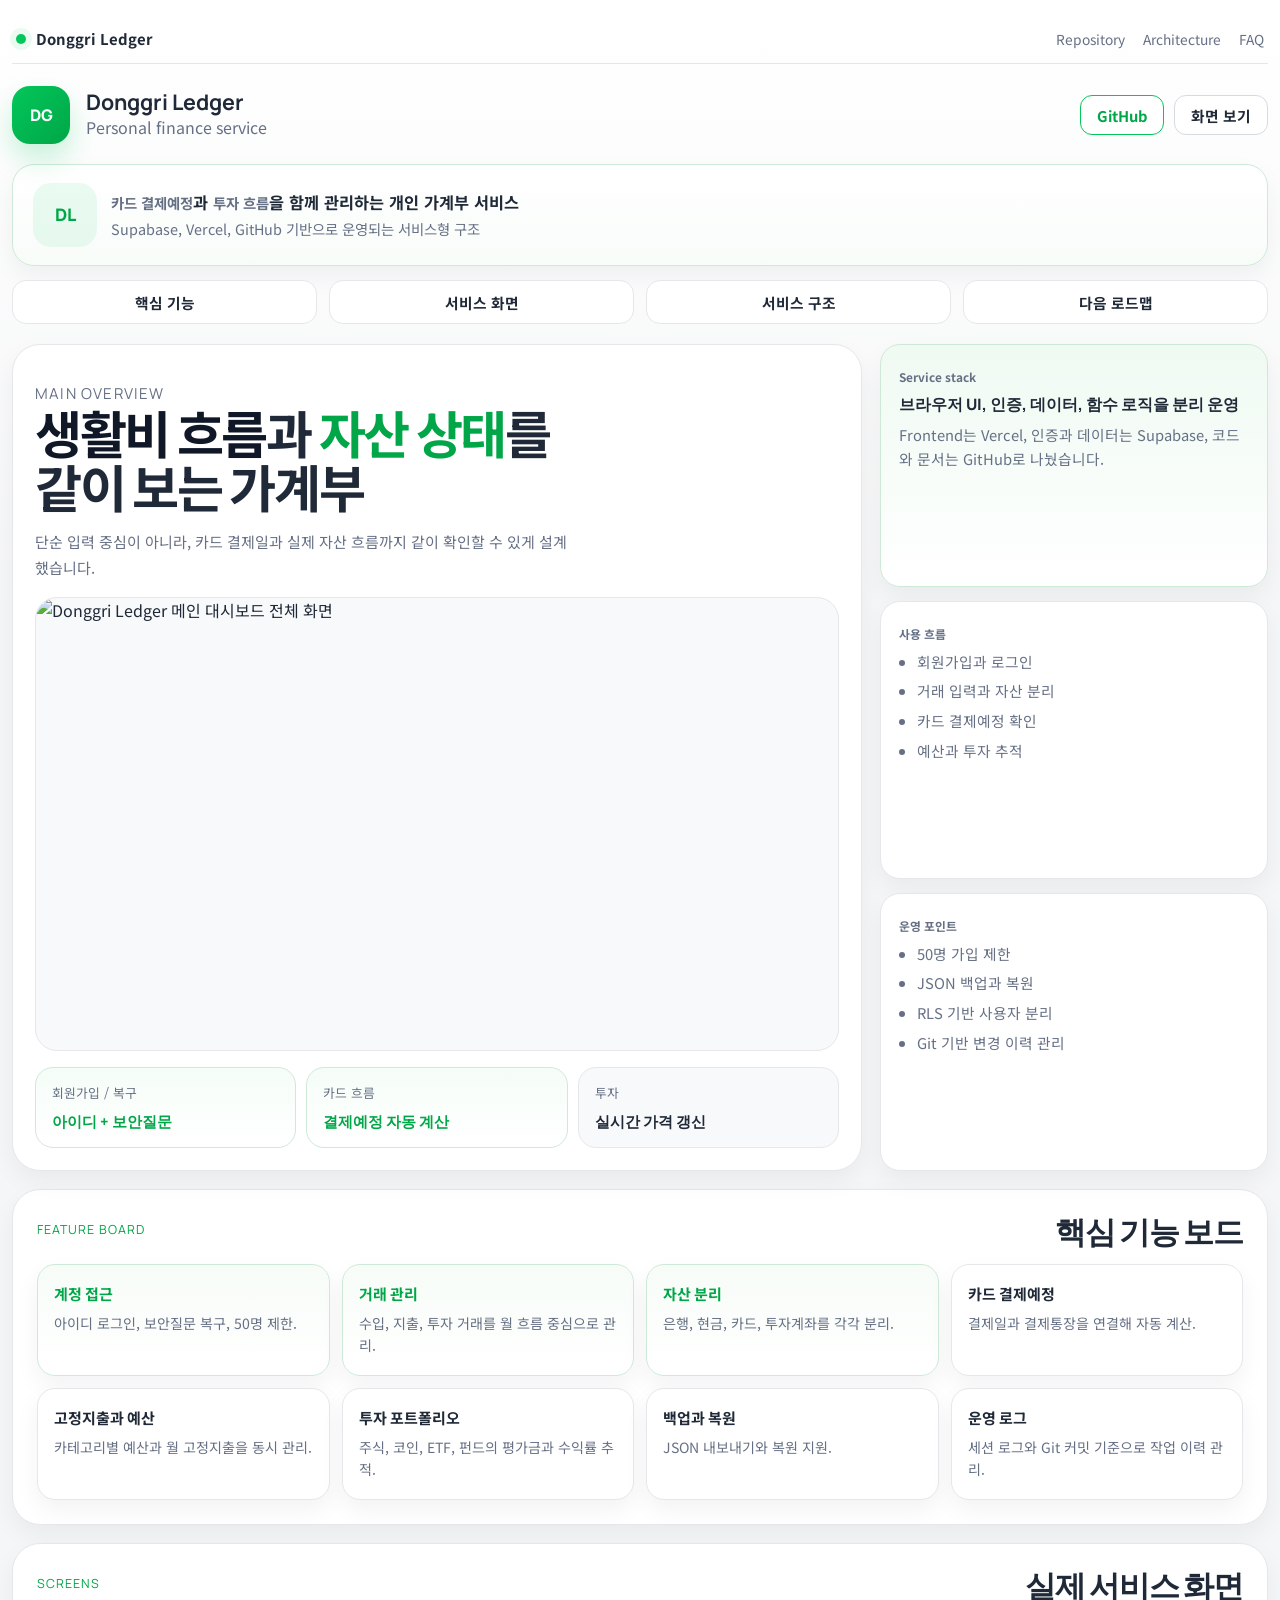
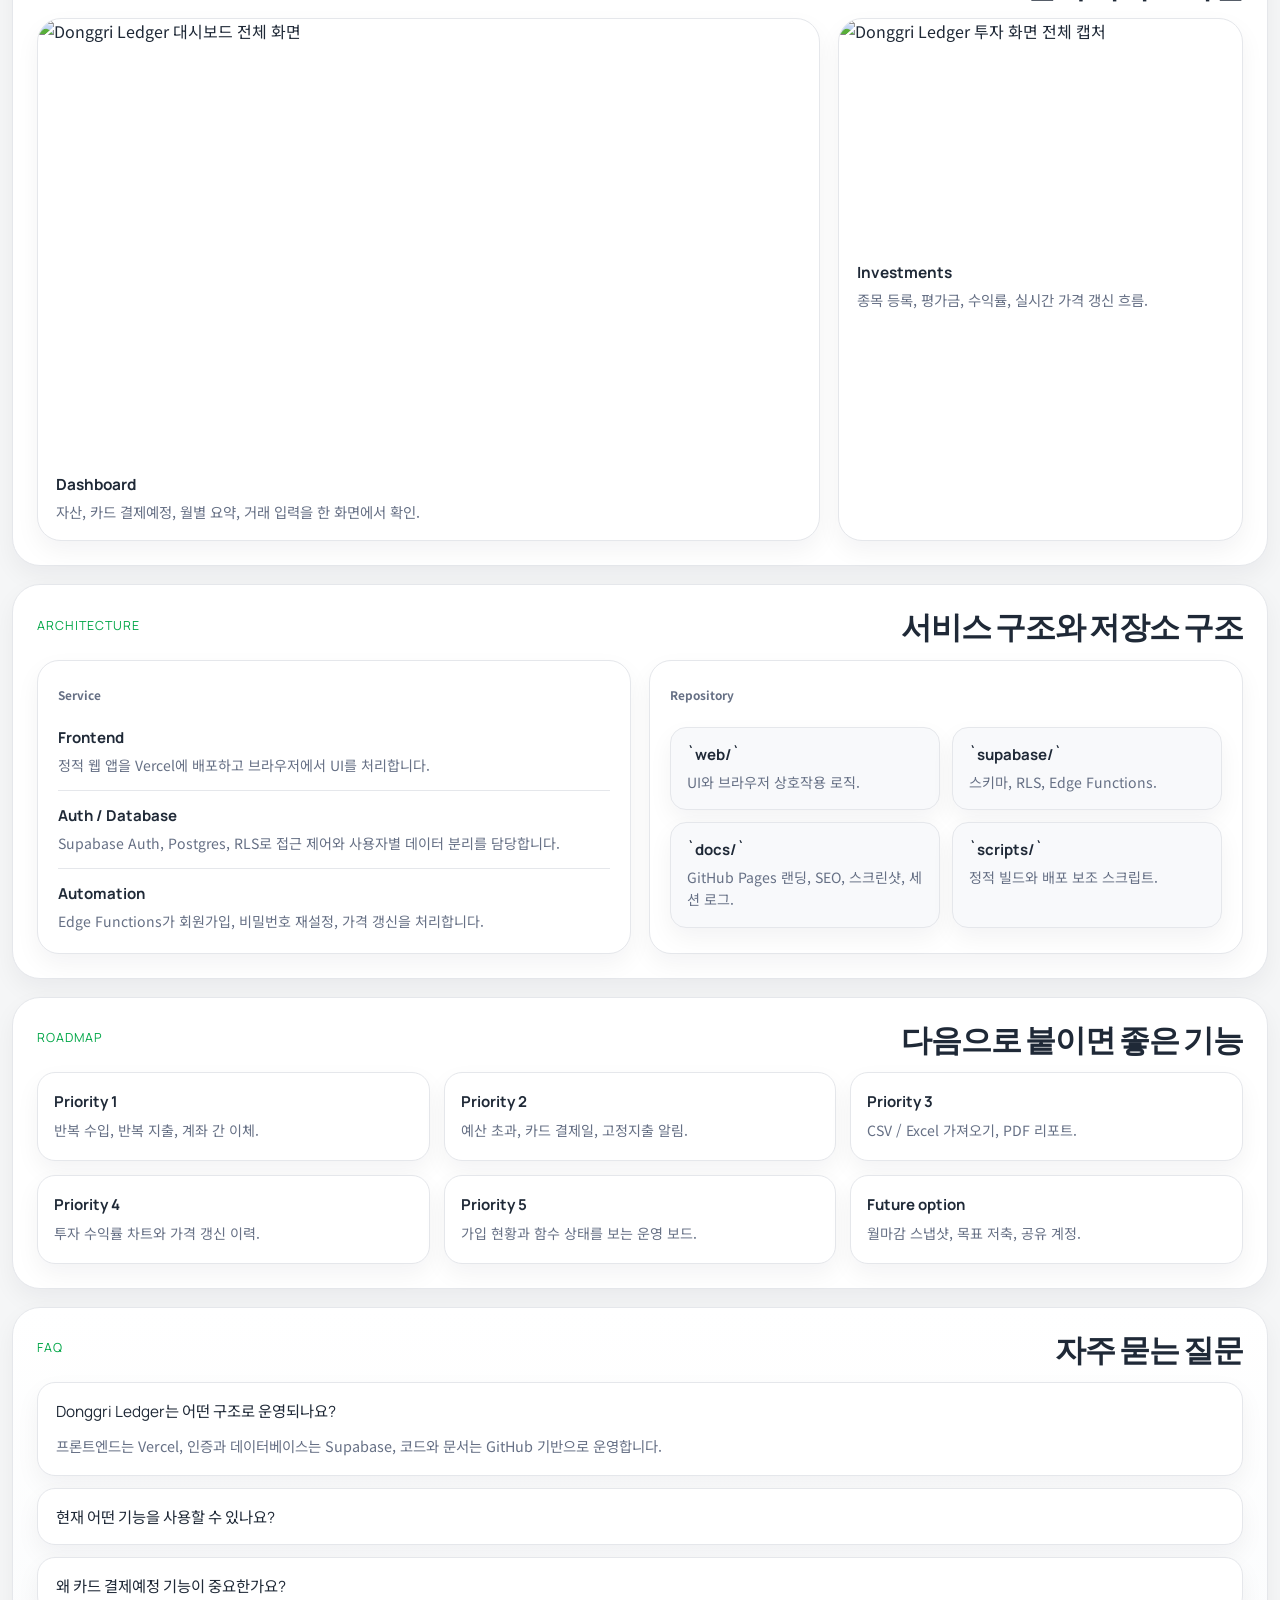
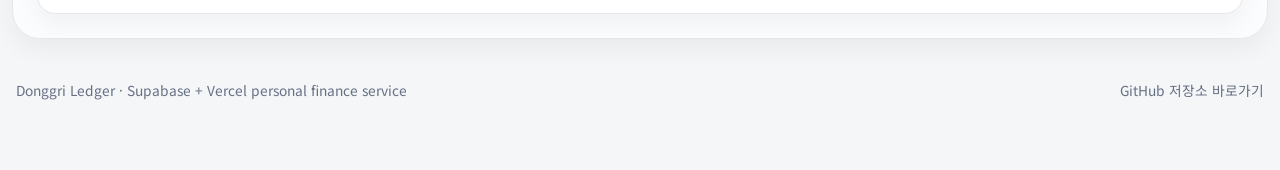
==== commit 7f0ef81b: "docs: add stronger emphasis hierarchy to github pages" ====
--- a/docs/index.html
+++ b/docs/index.html
@@ -116,7 +116,7 @@
           <div class="search-band" aria-label="서비스 요약">
             <span class="search-badge">DL</span>
             <div class="search-copy">
-              <strong>카드 결제예정과 투자 흐름을 함께 관리하는 개인 가계부 서비스</strong>
+              <strong><span class="tone-accent">카드 결제예정</span>과 <span class="tone-accent">투자 흐름</span>을 함께 관리하는 개인 가계부 서비스</strong>
               <span>Supabase, Vercel, GitHub 기반으로 운영되는 서비스형 구조</span>
             </div>
           </div>
@@ -133,7 +133,7 @@
           <article class="lead-panel">
             <div class="lead-copy">
               <p class="eyebrow">Main overview</p>
-              <h1>생활비 흐름과 자산 상태를 같이 보는 가계부</h1>
+              <h1><span class="tone-dark">생활비 흐름</span>과 <span class="tone-accent">자산 상태</span>를 같이 보는 가계부</h1>
               <p>
                 단순 입력 중심이 아니라, 카드 결제일과 실제 자산 흐름까지 같이 확인할 수 있게 설계했습니다.
               </p>
@@ -146,11 +146,11 @@
               >
             </figure>
             <div class="lead-metrics">
-              <div class="metric-card">
+              <div class="metric-card highlight">
                 <span>회원가입 / 복구</span>
                 <strong>아이디 + 보안질문</strong>
               </div>
-              <div class="metric-card">
+              <div class="metric-card highlight">
                 <span>카드 흐름</span>
                 <strong>결제예정 자동 계산</strong>
               </div>
@@ -194,15 +194,15 @@
             <h2>핵심 기능 보드</h2>
           </div>
           <div class="module-grid">
-            <article class="module-card">
+            <article class="module-card featured">
               <strong>계정 접근</strong>
               <p>아이디 로그인, 보안질문 복구, 50명 제한.</p>
             </article>
-            <article class="module-card">
+            <article class="module-card featured">
               <strong>거래 관리</strong>
               <p>수입, 지출, 투자 거래를 월 흐름 중심으로 관리.</p>
             </article>
-            <article class="module-card">
+            <article class="module-card featured">
               <strong>자산 분리</strong>
               <p>은행, 현금, 카드, 투자계좌를 각각 분리.</p>
             </article>
--- a/docs/styles.css
+++ b/docs/styles.css
@@ -151,6 +151,14 @@
   color: var(--muted);
 }
 
+.tone-accent {
+  color: var(--accent-deep);
+}
+
+.tone-dark {
+  color: #101828;
+}
+
 .masthead-actions {
   display: flex;
   flex-wrap: wrap;
@@ -322,6 +330,15 @@
   font: 800 0.94rem/1.32 "Manrope", sans-serif;
 }
 
+.metric-card.highlight {
+  border-color: #cfe9d8;
+  background: linear-gradient(180deg, #f5fdf8 0%, #ffffff 100%);
+}
+
+.metric-card.highlight strong {
+  color: var(--accent-deep);
+}
+
 .side-board {
   display: grid;
   gap: 14px;
@@ -396,10 +413,19 @@
   border-radius: 18px;
 }
 
+.module-card.featured {
+  border-color: #cfe9d8;
+  background: linear-gradient(180deg, #f7fcf8 0%, #ffffff 100%);
+}
+
 .module-card strong {
   display: block;
   margin-bottom: 8px;
   font-size: 0.94rem;
+}
+
+.module-card.featured strong {
+  color: var(--accent-deep);
 }
 
 .module-card p {
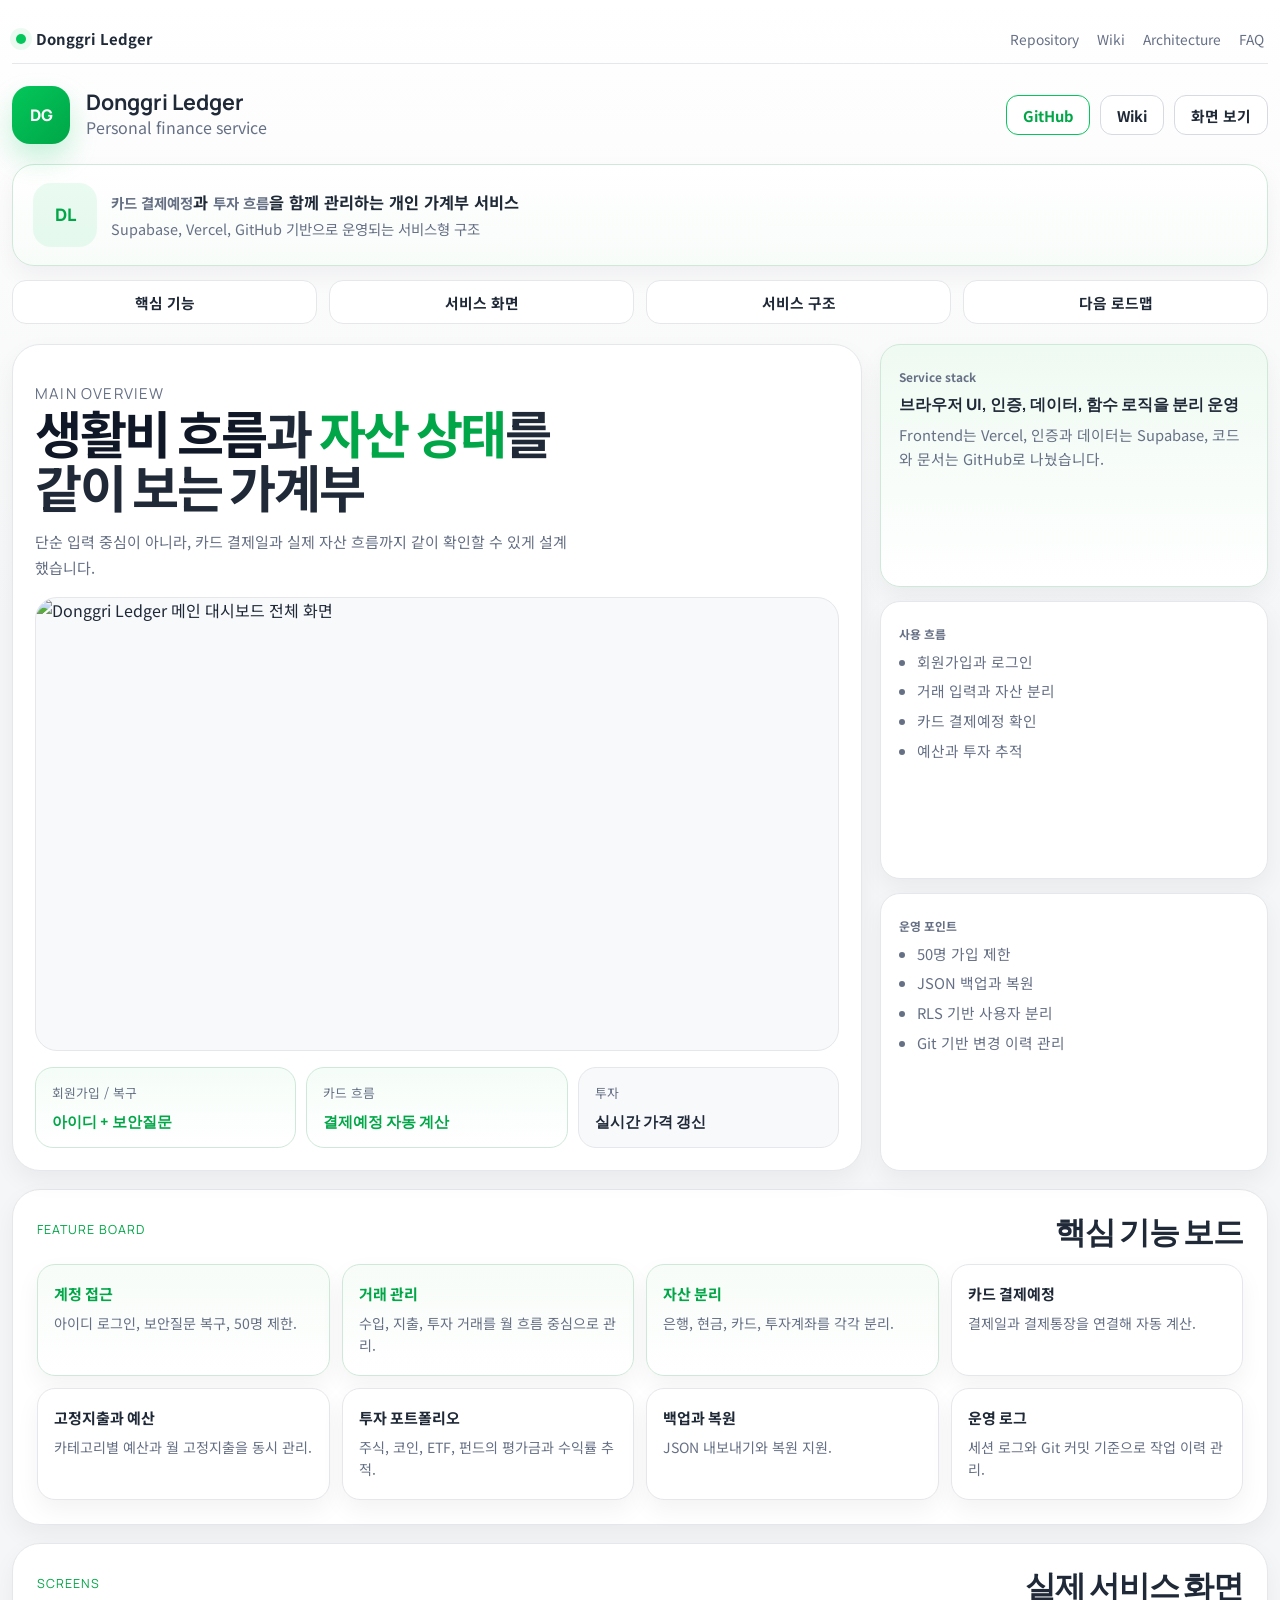
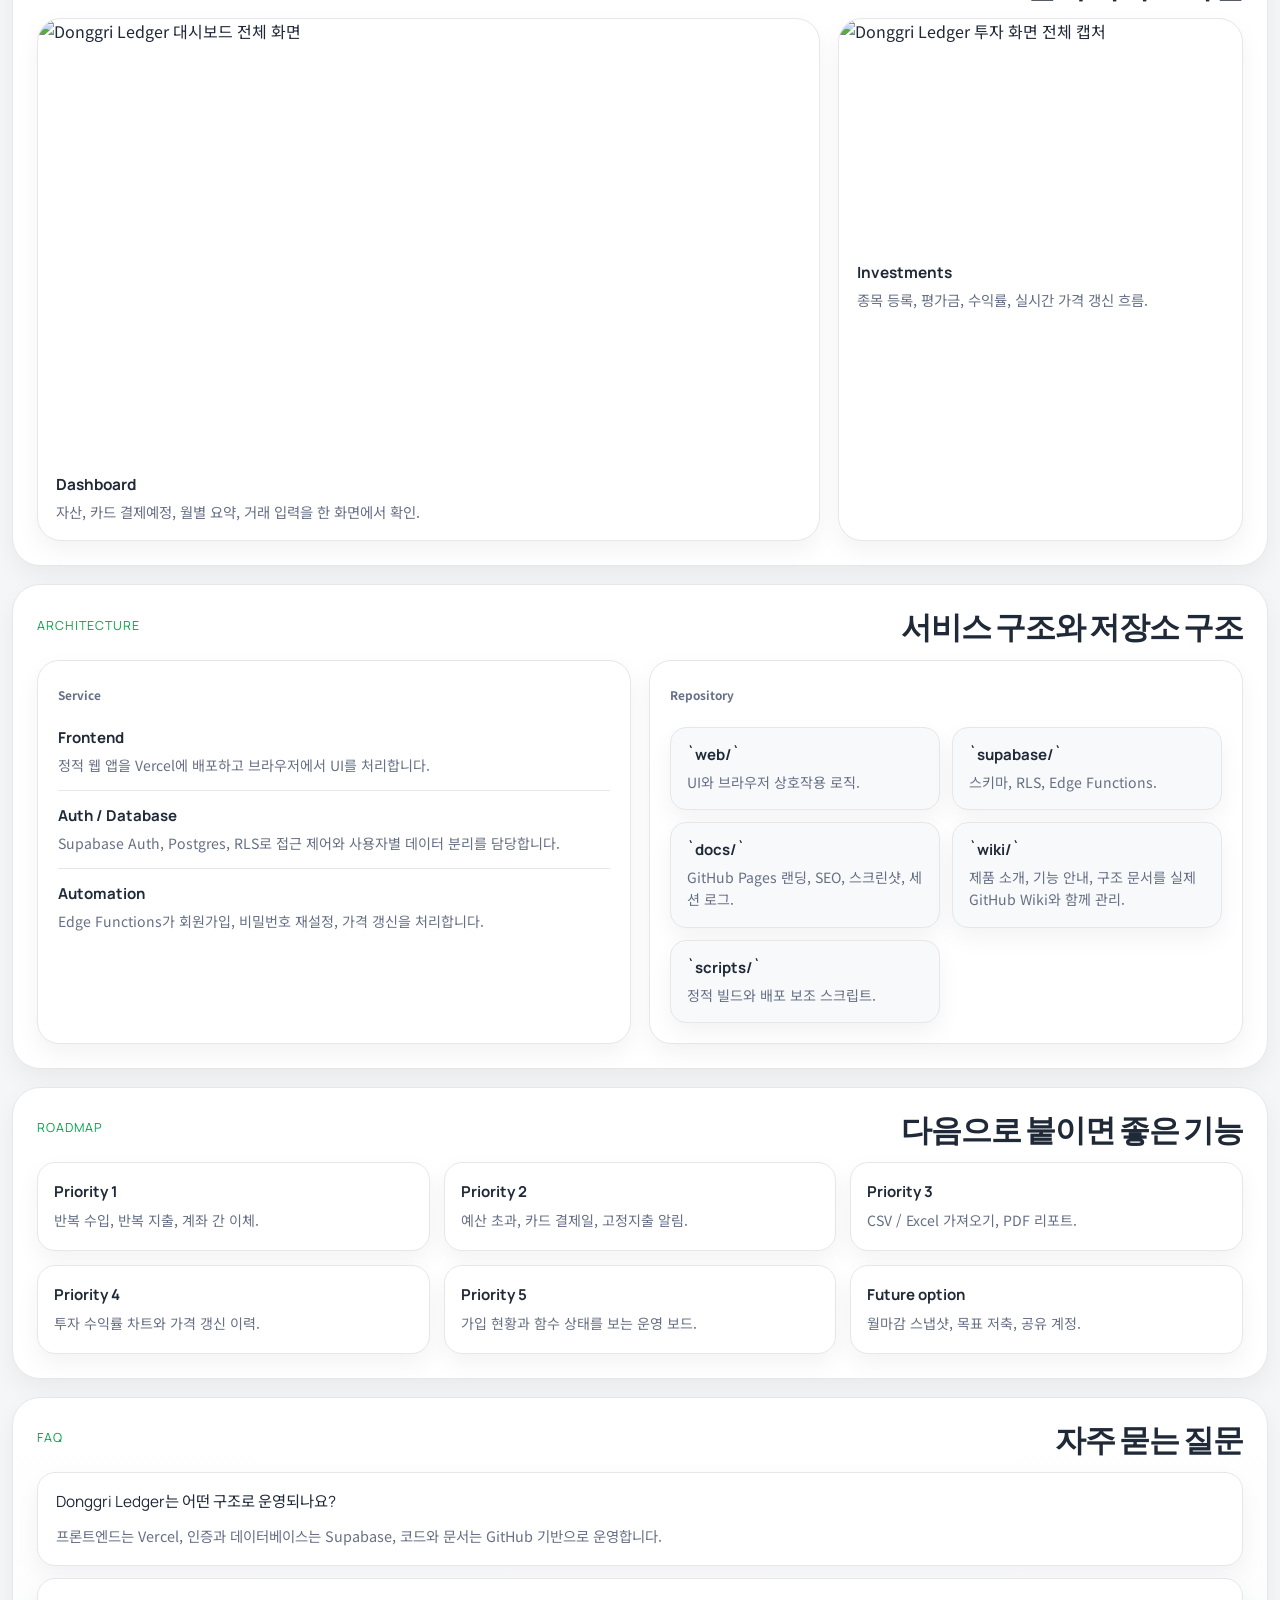
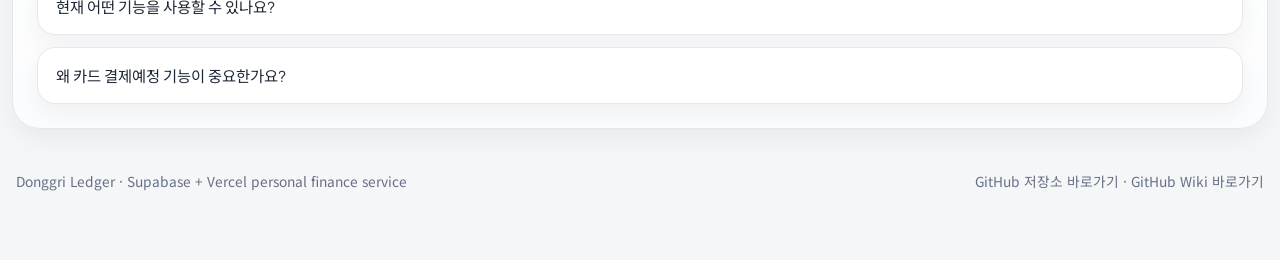
==== commit 6f703a53: "docs: link wiki from github pages" ====
--- a/docs/index.html
+++ b/docs/index.html
@@ -63,6 +63,11 @@
             "description": "Supabase, Vercel, GitHub 기반으로 운영하는 개인 가계부 서비스입니다. 카드 결제예정, 고정지출, 예산, 투자 포트폴리오, 백업과 복원을 한 흐름으로 관리합니다.",
             "url": "https://sheryloe.github.io/donggri_gagyeobu/",
             "codeRepository": "https://github.com/sheryloe/donggri_gagyeobu",
+            "sameAs": [
+              "https://github.com/sheryloe/donggri_gagyeobu",
+              "https://github.com/sheryloe/donggri_gagyeobu/wiki",
+              "https://donggri-gagyeobu.vercel.app/"
+            ],
             "screenshot": [
               "https://sheryloe.github.io/donggri_gagyeobu/assets/screenshots/donggri-ledger-dashboard.png",
               "https://sheryloe.github.io/donggri_gagyeobu/assets/screenshots/donggri-ledger-investments.png"
@@ -92,6 +97,7 @@
         </div>
         <nav class="utility-links" aria-label="상단 링크">
           <a href="https://github.com/sheryloe/donggri_gagyeobu">Repository</a>
+          <a href="https://github.com/sheryloe/donggri_gagyeobu/wiki">Wiki</a>
           <a href="#architecture">Architecture</a>
           <a href="#faq">FAQ</a>
         </nav>
@@ -109,6 +115,7 @@
             </a>
             <div class="masthead-actions">
               <a class="action-link primary" href="https://github.com/sheryloe/donggri_gagyeobu">GitHub</a>
+              <a class="action-link" href="https://github.com/sheryloe/donggri_gagyeobu/wiki">Wiki</a>
               <a class="action-link" href="#screens">화면 보기</a>
             </div>
           </div>
@@ -299,6 +306,10 @@
                   <p>GitHub Pages 랜딩, SEO, 스크린샷, 세션 로그.</p>
                 </div>
                 <div class="repo-card">
+                  <strong>`wiki/`</strong>
+                  <p>제품 소개, 기능 안내, 구조 문서를 실제 GitHub Wiki와 함께 관리.</p>
+                </div>
+                <div class="repo-card">
                   <strong>`scripts/`</strong>
                   <p>정적 빌드와 배포 보조 스크립트.</p>
                 </div>
@@ -364,7 +375,11 @@
 
       <footer class="page-footer">
         <p>Donggri Ledger · Supabase + Vercel personal finance service</p>
-        <a href="https://github.com/sheryloe/donggri_gagyeobu">GitHub 저장소 바로가기</a>
+        <div>
+          <a href="https://github.com/sheryloe/donggri_gagyeobu">GitHub 저장소 바로가기</a>
+          <span> · </span>
+          <a href="https://github.com/sheryloe/donggri_gagyeobu/wiki">GitHub Wiki 바로가기</a>
+        </div>
       </footer>
     </div>
   </body>
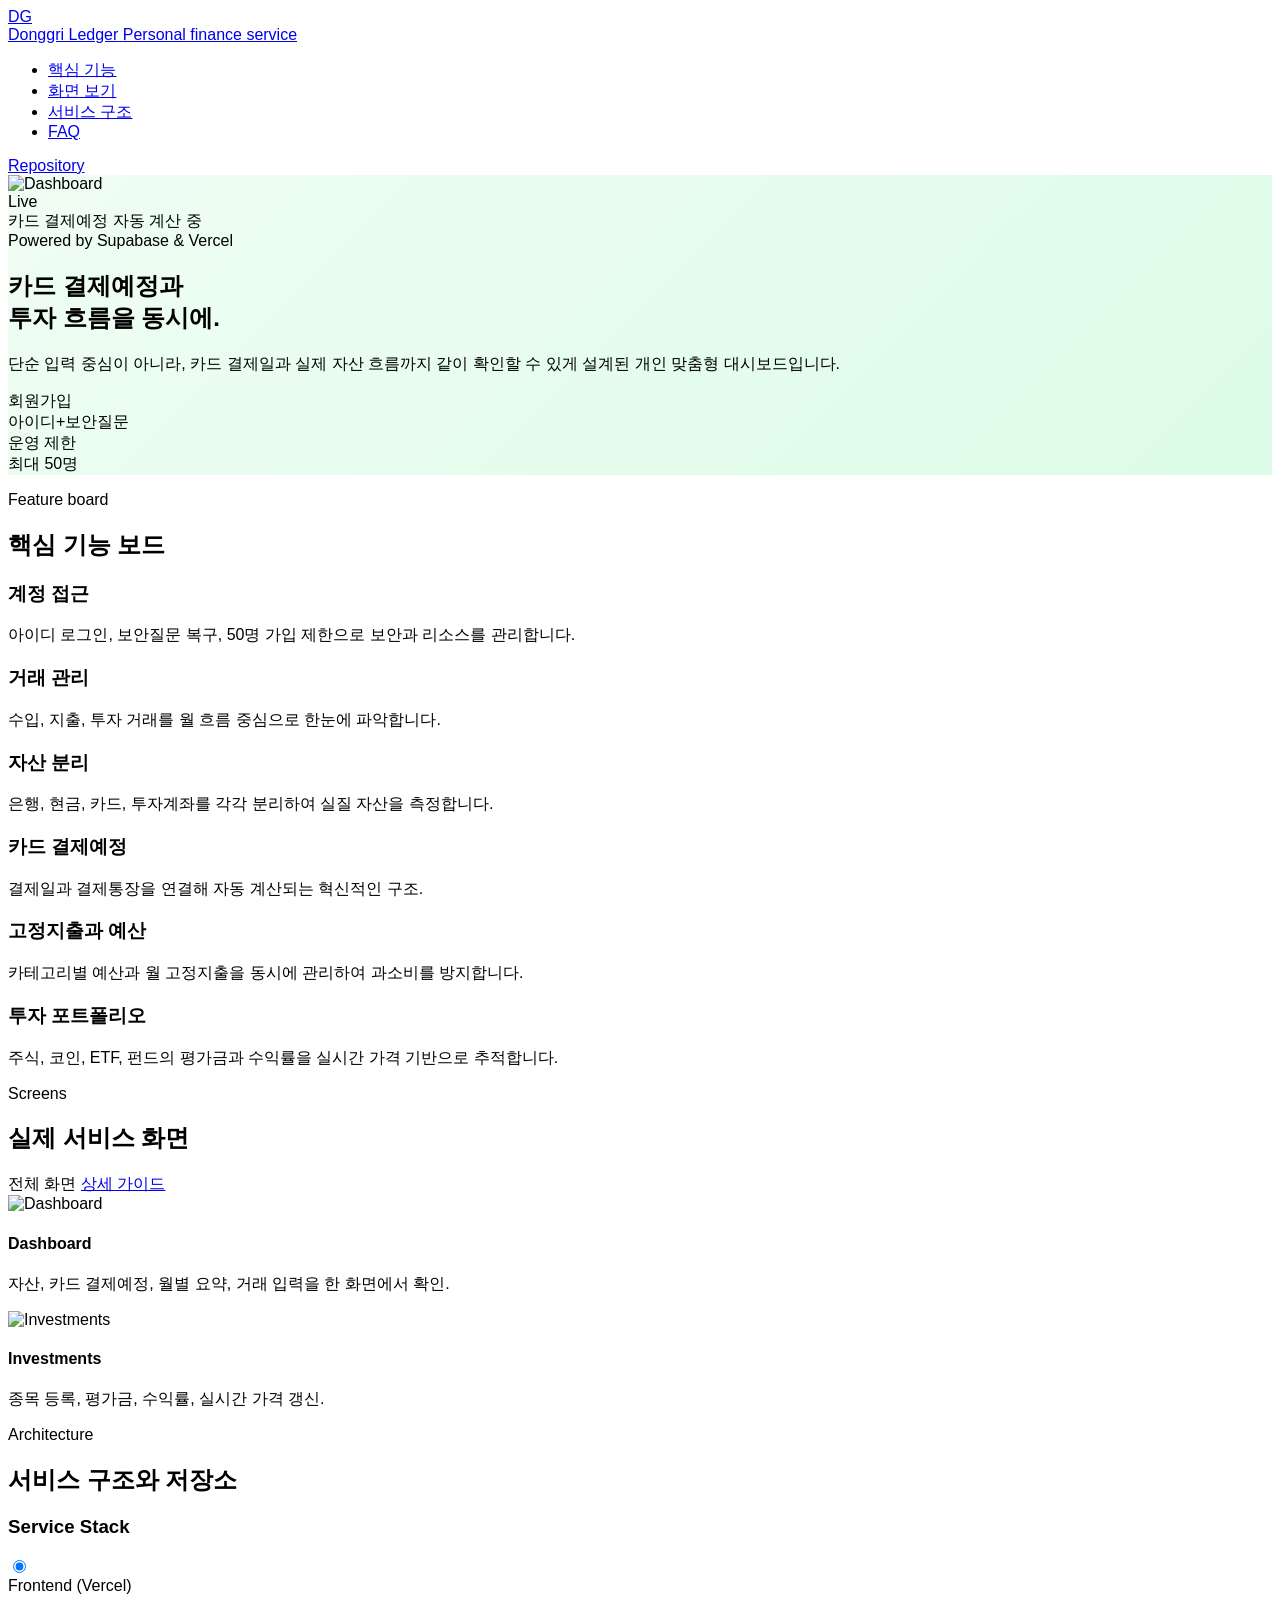
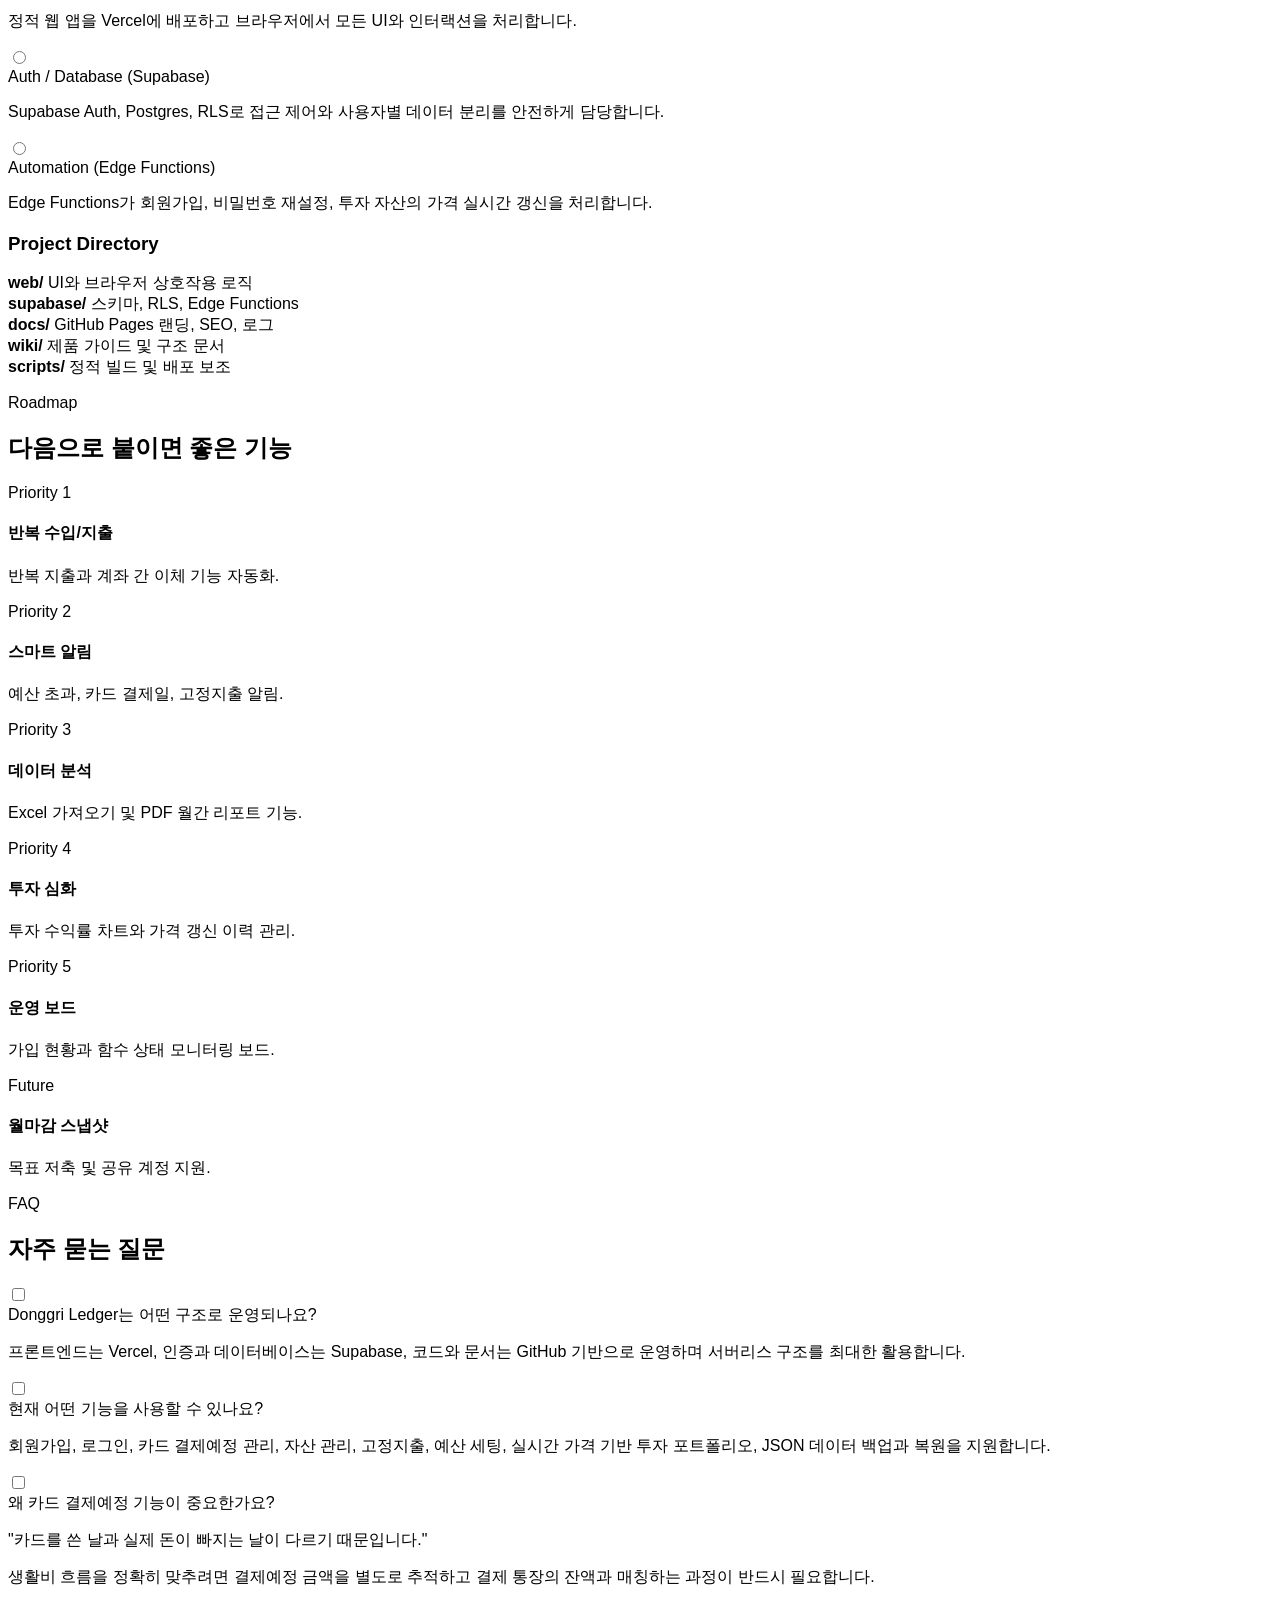
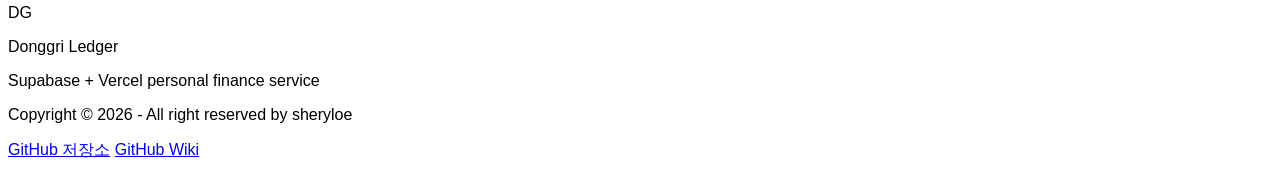
==== commit 9ec4810a: "supabase 연동 supabase 연동" ====
--- a/docs/index.html
+++ b/docs/index.html
@@ -1,54 +1,27 @@
-<!doctype html>
-<html lang="ko">
-  <head>
+<!DOCTYPE html>
+<html lang="ko" data-theme="emerald">
+<head>
     <meta charset="utf-8">
     <meta name="viewport" content="width=device-width, initial-scale=1">
     <title>Donggri Ledger | 카드 결제예정과 투자 흐름을 함께 보는 개인 가계부 서비스</title>
-    <meta
-      name="description"
-      content="Donggri Ledger는 Supabase, Vercel, GitHub 기반으로 운영하는 개인 가계부 서비스입니다. 카드 결제예정, 고정지출, 예산, 투자 포트폴리오, 백업과 복원을 한 흐름으로 관리합니다."
-    >
-    <meta
-      name="keywords"
-      content="personal finance dashboard, budget tracker, supabase ledger, vercel finance app, 카드 결제예정 가계부, 투자 포트폴리오 가계부, 개인 재무 대시보드"
-    >
+    
+    <meta name="description" content="Donggri Ledger는 Supabase, Vercel, GitHub 기반으로 운영하는 개인 가계부 서비스입니다. 카드 결제예정, 고정지출, 예산, 투자 포트폴리오, 백업과 복원을 한 흐름으로 관리합니다.">
+    <meta name="keywords" content="personal finance dashboard, budget tracker, supabase ledger, vercel finance app, 카드 결제예정 가계부, 투자 포트폴리오 가계부, 개인 재무 대시보드">
     <meta name="robots" content="index, follow, max-image-preview:large">
-    <meta name="googlebot" content="index, follow, max-image-preview:large">
     <meta name="theme-color" content="#03c75a">
     <meta property="og:type" content="website">
-    <meta property="og:locale" content="ko_KR">
     <meta property="og:site_name" content="Donggri Ledger">
     <meta property="og:title" content="Donggri Ledger | 카드 결제예정과 투자 흐름을 함께 보는 개인 가계부 서비스">
-    <meta
-      property="og:description"
-      content="회원가입, 카드 결제예정, 고정지출, 예산, 투자 포트폴리오, 백업과 복원을 지원하는 개인 가계부 서비스입니다."
-    >
-    <meta
-      property="og:image"
-      content="https://sheryloe.github.io/donggri_gagyeobu/assets/screenshots/donggri-ledger-dashboard.png"
-    >
-    <meta property="og:image:alt" content="Donggri Ledger 대시보드 전체 화면">
+    <meta property="og:description" content="회원가입, 카드 결제예정, 고정지출, 예산, 투자 포트폴리오, 백업과 복원을 지원하는 개인 가계부 서비스입니다.">
+    <meta property="og:image" content="https://sheryloe.github.io/donggri_gagyeobu/assets/screenshots/donggri-ledger-dashboard.png">
     <meta property="og:url" content="https://sheryloe.github.io/donggri_gagyeobu/">
     <meta name="twitter:card" content="summary_large_image">
-    <meta name="twitter:title" content="Donggri Ledger">
-    <meta
-      name="twitter:description"
-      content="Supabase와 Vercel로 운영하는 개인 가계부 서비스. 카드 결제예정, 고정지출, 투자 포트폴리오를 한 흐름으로 관리합니다."
-    >
-    <meta
-      name="twitter:image"
-      content="https://sheryloe.github.io/donggri_gagyeobu/assets/screenshots/donggri-ledger-dashboard.png"
-    >
-    <link rel="canonical" href="https://sheryloe.github.io/donggri_gagyeobu/">
-    <link rel="icon" type="image/svg+xml" href="assets/favicon.svg">
-    <link rel="manifest" href="site.webmanifest">
-    <link rel="preconnect" href="https://fonts.googleapis.com">
-    <link rel="preconnect" href="https://fonts.gstatic.com" crossorigin>
-    <link
-      href="https://fonts.googleapis.com/css2?family=Noto+Sans+KR:wght@400;500;700;800&family=Manrope:wght@600;700;800&display=swap"
-      rel="stylesheet"
-    >
-    <link rel="stylesheet" href="styles.css">
+    
+    <link href="https://cdn.jsdelivr.net/npm/daisyui@4.7.2/dist/full.min.css" rel="stylesheet" type="text/css" />
+    <script src="https://cdn.tailwindcss.com"></script>
+    <script src="https://unpkg.com/lucide@latest"></script>
+    <link rel="stylesheet" as="style" crossorigin href="https://cdn.jsdelivr.net/gh/orioncactus/pretendard@v1.3.9/dist/web/static/pretendard.min.css" />
+
     <script type="application/ld+json">
       {
         "@context": "https://schema.org",
@@ -59,328 +32,391 @@
             "alternateName": "donggri_gagyeobu",
             "applicationCategory": "FinanceApplication",
             "operatingSystem": "Web",
-            "browserRequirements": "Modern web browser",
-            "description": "Supabase, Vercel, GitHub 기반으로 운영하는 개인 가계부 서비스입니다. 카드 결제예정, 고정지출, 예산, 투자 포트폴리오, 백업과 복원을 한 흐름으로 관리합니다.",
+            "description": "Supabase, Vercel, GitHub 기반으로 운영하는 개인 가계부 서비스입니다.",
             "url": "https://sheryloe.github.io/donggri_gagyeobu/",
             "codeRepository": "https://github.com/sheryloe/donggri_gagyeobu",
-            "sameAs": [
-              "https://github.com/sheryloe/donggri_gagyeobu",
-              "https://github.com/sheryloe/donggri_gagyeobu/wiki",
-              "https://donggri-gagyeobu.vercel.app/"
-            ],
-            "screenshot": [
-              "https://sheryloe.github.io/donggri_gagyeobu/assets/screenshots/donggri-ledger-dashboard.png",
-              "https://sheryloe.github.io/donggri_gagyeobu/assets/screenshots/donggri-ledger-investments.png"
-            ],
-            "featureList": [
-              "아이디 로그인과 보안질문 기반 비밀번호 재설정",
-              "카드 결제예정과 결제통장 관리",
-              "고정지출과 예산 관리",
-              "실시간 가격 기반 투자 포트폴리오 추적",
-              "JSON 백업과 복원"
-            ],
-            "author": {
-              "@type": "Person",
-              "name": "sheryloe"
-            }
+            "author": { "@type": "Person", "name": "sheryloe" }
           }
         ]
       }
     </script>
-  </head>
-  <body>
-    <div class="portal-shell">
-      <header class="utility-bar">
-        <div class="utility-brand">
-          <span class="utility-dot"></span>
-          <span>Donggri Ledger</span>
+
+    <style>
+        body { font-family: "Pretendard", sans-serif; scroll-behavior: smooth; }
+        .hero-gradient { background: linear-gradient(135deg, #f0fdf4 0%, #dcfce7 100%); }
+    </style>
+</head>
+<body class="bg-base-100 text-base-content">
+
+    <div class="sticky top-0 z-50 navbar bg-base-100/80 backdrop-blur border-b border-base-200 px-4 lg:px-12">
+        <div class="flex-1">
+            <a href="#top" class="flex items-center gap-2 group">
+                <div class="w-10 h-10 bg-primary text-primary-content flex items-center justify-center rounded-xl font-black text-xl shadow-lg group-hover:scale-110 transition-transform">DG</div>
+                <div class="flex flex-col">
+                    <span class="text-lg font-bold leading-none">Donggri Ledger</span>
+                    <span class="text-[10px] uppercase tracking-widest opacity-60">Personal finance service</span>
+                </div>
+            </a>
         </div>
-        <nav class="utility-links" aria-label="상단 링크">
-          <a href="https://github.com/sheryloe/donggri_gagyeobu">Repository</a>
-          <a href="https://github.com/sheryloe/donggri_gagyeobu/wiki">Wiki</a>
-          <a href="#architecture">Architecture</a>
-          <a href="#faq">FAQ</a>
+        <div class="flex-none hidden md:block">
+            <ul class="menu menu-horizontal px-1 font-medium">
+                <li><a href="#feature-board">핵심 기능</a></li>
+                <li><a href="#screens">화면 보기</a></li>
+                <li><a href="#architecture">서비스 구조</a></li>
+                <li><a href="#faq">FAQ</a></li>
+            </ul>
+        </div>
+        <div class="flex-none gap-2">
+            <a href="https://github.com/sheryloe/donggri_gagyeobu" class="btn btn-primary btn-sm md:btn-md rounded-lg">
+                <i data-lucide="github" class="w-4 h-4"></i> Repository
+            </a>
+        </div>
+    </div>
+
+    <main id="top">
+        <section class="hero min-h-[70vh] hero-gradient px-4" id="overview">
+            <div class="hero-content flex-col lg:flex-row-reverse gap-12 max-w-7xl">
+                <div class="relative">
+                    <img src="assets/screenshots/donggri-ledger-dashboard.png" class="max-w-full lg:max-w-2xl rounded-2xl shadow-2xl border-4 border-white transform lg:rotate-2 hover:rotate-0 transition-transform duration-500" alt="Dashboard" />
+                    <div class="absolute -bottom-6 -left-6 bg-white p-4 rounded-xl shadow-xl hidden lg:block">
+                        <div class="flex items-center gap-3">
+                            <div class="badge badge-success badge-md">Live</div>
+                            <span class="font-bold text-sm">카드 결제예정 자동 계산 중</span>
+                        </div>
+                    </div>
+                </div>
+                <div class="text-center lg:text-left">
+                    <div class="inline-flex items-center gap-2 bg-white px-3 py-1 rounded-full shadow-sm mb-6 border border-success/20">
+                        <span class="relative flex h-2 w-2">
+                            <span class="animate-ping absolute inline-flex h-full w-full rounded-full bg-success opacity-75"></span>
+                            <span class="relative inline-flex rounded-full h-2 w-2 bg-success"></span>
+                        </span>
+                        <span class="text-xs font-bold text-success uppercase tracking-tighter">Powered by Supabase & Vercel</span>
+                    </div>
+                    <h1 class="text-4xl lg:text-6xl font-black leading-tight mb-6">
+                        <span class="text-primary text-shadow-sm">카드 결제예정</span>과<br/>
+                        <span class="text-slate-800">투자 흐름</span>을 동시에.
+                    </h1>
+                    <p class="text-lg opacity-80 mb-8 max-w-lg mx-auto lg:mx-0">
+                        단순 입력 중심이 아니라, 카드 결제일과 실제 자산 흐름까지 같이 확인할 수 있게 설계된 개인 맞춤형 대시보드입니다.
+                    </p>
+                    <div class="flex flex-wrap justify-center lg:justify-start gap-4">
+                        <div class="stats bg-white shadow-sm border border-base-200">
+                            <div class="stat p-4">
+                                <div class="stat-title text-xs">회원가입</div>
+                                <div class="stat-value text-base text-primary">아이디+보안질문</div>
+                            </div>
+                            <div class="stat p-4 border-l border-base-200">
+                                <div class="stat-title text-xs">운영 제한</div>
+                                <div class="stat-value text-base text-primary">최대 50명</div>
+                            </div>
+                        </div>
+                    </div>
+                </div>
+            </div>
+        </section>
+
+        <section class="py-20 px-4 max-w-7xl mx-auto" id="feature-board">
+            <div class="text-center mb-16">
+                <p class="text-primary font-bold tracking-widest uppercase text-sm mb-2">Feature board</p>
+                <h2 class="text-3xl lg:text-4xl font-black italic">핵심 기능 보드</h2>
+            </div>
+            
+            <div class="grid grid-cols-1 md:grid-cols-2 lg:grid-cols-4 gap-6">
+                <div class="card bg-white border border-base-200 hover:shadow-xl transition-shadow group">
+                    <div class="card-body">
+                        <div class="w-12 h-12 bg-primary/10 text-primary rounded-lg flex items-center justify-center mb-4 group-hover:bg-primary group-hover:text-white transition-colors">
+                            <i data-lucide="shield-check"></i>
+                        </div>
+                        <h3 class="card-title text-lg font-bold uppercase">계정 접근</h3>
+                        <p class="text-sm opacity-70">아이디 로그인, 보안질문 복구, 50명 가입 제한으로 보안과 리소스를 관리합니다.</p>
+                    </div>
+                </div>
+
+                <div class="card bg-white border border-base-200 hover:shadow-xl transition-shadow group">
+                    <div class="card-body">
+                        <div class="w-12 h-12 bg-primary/10 text-primary rounded-lg flex items-center justify-center mb-4 group-hover:bg-primary group-hover:text-white transition-colors">
+                            <i data-lucide="receipt"></i>
+                        </div>
+                        <h3 class="card-title text-lg font-bold uppercase">거래 관리</h3>
+                        <p class="text-sm opacity-70">수입, 지출, 투자 거래를 월 흐름 중심으로 한눈에 파악합니다.</p>
+                    </div>
+                </div>
+
+                <div class="card bg-white border border-base-200 hover:shadow-xl transition-shadow group">
+                    <div class="card-body">
+                        <div class="w-12 h-12 bg-primary/10 text-primary rounded-lg flex items-center justify-center mb-4 group-hover:bg-primary group-hover:text-white transition-colors">
+                            <i data-lucide="wallet"></i>
+                        </div>
+                        <h3 class="card-title text-lg font-bold uppercase">자산 분리</h3>
+                        <p class="text-sm opacity-70">은행, 현금, 카드, 투자계좌를 각각 분리하여 실질 자산을 측정합니다.</p>
+                    </div>
+                </div>
+
+                <div class="card bg-primary text-primary-content shadow-lg shadow-primary/20">
+                    <div class="card-body">
+                        <div class="w-12 h-12 bg-white/20 text-white rounded-lg flex items-center justify-center mb-4">
+                            <i data-lucide="credit-card"></i>
+                        </div>
+                        <h3 class="card-title text-lg font-bold uppercase">카드 결제예정</h3>
+                        <p class="text-sm opacity-90 font-medium">결제일과 결제통장을 연결해 자동 계산되는 혁신적인 구조.</p>
+                    </div>
+                </div>
+
+                <div class="card bg-white border border-base-200 hover:shadow-xl transition-shadow group lg:col-span-2">
+                    <div class="card-body flex-row gap-6 items-start">
+                        <div class="hidden sm:flex w-16 h-16 bg-success/10 text-success rounded-full items-center justify-center flex-shrink-0">
+                            <i data-lucide="pie-chart" class="w-8 h-8"></i>
+                        </div>
+                        <div>
+                            <h3 class="card-title text-lg font-bold uppercase">고정지출과 예산</h3>
+                            <p class="text-sm opacity-70">카테고리별 예산과 월 고정지출을 동시에 관리하여 과소비를 방지합니다.</p>
+                        </div>
+                    </div>
+                </div>
+
+                <div class="card bg-white border border-base-200 hover:shadow-xl transition-shadow group lg:col-span-2">
+                    <div class="card-body flex-row gap-6 items-start">
+                        <div class="hidden sm:flex w-16 h-16 bg-info/10 text-info rounded-full items-center justify-center flex-shrink-0">
+                            <i data-lucide="trending-up" class="w-8 h-8"></i>
+                        </div>
+                        <div>
+                            <h3 class="card-title text-lg font-bold uppercase">투자 포트폴리오</h3>
+                            <p class="text-sm opacity-70">주식, 코인, ETF, 펀드의 평가금과 수익률을 실시간 가격 기반으로 추적합니다.</p>
+                        </div>
+                    </div>
+                </div>
+            </div>
+        </section>
+
+        <section class="py-20 bg-slate-50 px-4" id="screens">
+            <div class="max-w-7xl mx-auto">
+                <div class="flex flex-col lg:flex-row justify-between items-end mb-12 gap-4">
+                    <div class="text-left">
+                        <p class="text-primary font-bold tracking-widest uppercase text-sm mb-2">Screens</p>
+                        <h2 class="text-3xl lg:text-4xl font-black italic">실제 서비스 화면</h2>
+                    </div>
+                    <div class="tabs tabs-boxed bg-base-200">
+                        <a class="tab tab-active font-bold">전체 화면</a>
+                        <a class="tab" href="https://github.com/sheryloe/donggri_gagyeobu/wiki">상세 가이드</a>
+                    </div>
+                </div>
+
+                <div class="grid grid-cols-1 lg:grid-cols-12 gap-8">
+                    <div class="lg:col-span-8 group">
+                        <div class="overflow-hidden rounded-2xl shadow-xl border-4 border-white">
+                            <img src="assets/screenshots/donggri-ledger-dashboard.png" class="w-full hover:scale-105 transition-transform duration-700" alt="Dashboard" />
+                        </div>
+                        <div class="mt-4 p-4 bg-white rounded-xl shadow-sm border border-base-200">
+                            <h4 class="font-bold text-lg mb-1">Dashboard</h4>
+                            <p class="text-sm opacity-60 italic">자산, 카드 결제예정, 월별 요약, 거래 입력을 한 화면에서 확인.</p>
+                        </div>
+                    </div>
+                    <div class="lg:col-span-4 group">
+                        <div class="overflow-hidden rounded-2xl shadow-xl border-4 border-white h-full">
+                            <img src="assets/screenshots/donggri-ledger-investments.png" class="w-full h-full object-cover hover:scale-110 transition-transform duration-700" alt="Investments" />
+                        </div>
+                        <div class="mt-4 p-4 bg-white rounded-xl shadow-sm border border-base-200">
+                            <h4 class="font-bold text-lg mb-1">Investments</h4>
+                            <p class="text-sm opacity-60 italic">종목 등록, 평가금, 수익률, 실시간 가격 갱신.</p>
+                        </div>
+                    </div>
+                </div>
+            </div>
+        </section>
+
+        <section class="py-20 px-4 max-w-7xl mx-auto" id="architecture">
+            <div class="text-center mb-16">
+                <p class="text-primary font-bold tracking-widest uppercase text-sm mb-2">Architecture</p>
+                <h2 class="text-3xl lg:text-4xl font-black italic">서비스 구조와 저장소</h2>
+            </div>
+
+            <div class="grid grid-cols-1 lg:grid-cols-2 gap-12">
+                <div class="space-y-6">
+                    <h3 class="text-xl font-bold flex items-center gap-2 border-l-4 border-primary pl-4">
+                        <i data-lucide="layers" class="text-primary"></i> Service Stack
+                    </h3>
+                    <div class="collapse collapse-arrow bg-white border border-base-200 shadow-sm">
+                        <input type="radio" name="arch-accordion" checked="checked" /> 
+                        <div class="collapse-title font-bold text-primary">Frontend (Vercel)</div>
+                        <div class="collapse-content text-sm opacity-80">
+                            <p>정적 웹 앱을 Vercel에 배포하고 브라우저에서 모든 UI와 인터랙션을 처리합니다.</p>
+                        </div>
+                    </div>
+                    <div class="collapse collapse-arrow bg-white border border-base-200 shadow-sm">
+                        <input type="radio" name="arch-accordion" /> 
+                        <div class="collapse-title font-bold text-primary">Auth / Database (Supabase)</div>
+                        <div class="collapse-content text-sm opacity-80">
+                            <p>Supabase Auth, Postgres, RLS로 접근 제어와 사용자별 데이터 분리를 안전하게 담당합니다.</p>
+                        </div>
+                    </div>
+                    <div class="collapse collapse-arrow bg-white border border-base-200 shadow-sm">
+                        <input type="radio" name="arch-accordion" /> 
+                        <div class="collapse-title font-bold text-primary">Automation (Edge Functions)</div>
+                        <div class="collapse-content text-sm opacity-80">
+                            <p>Edge Functions가 회원가입, 비밀번호 재설정, 투자 자산의 가격 실시간 갱신을 처리합니다.</p>
+                        </div>
+                    </div>
+                </div>
+
+                <div class="bg-slate-900 rounded-2xl p-8 text-slate-300 relative overflow-hidden">
+                    <h3 class="text-xl font-bold text-white mb-8 flex items-center gap-2">
+                        <i data-lucide="folder-tree"></i> Project Directory
+                    </h3>
+                    <div class="grid grid-cols-1 sm:grid-cols-2 gap-4 relative z-10">
+                        <div class="p-4 bg-white/5 border border-white/10 rounded-lg hover:bg-white/10 transition-colors">
+                            <strong class="text-primary block mb-1">web/</strong>
+                            <span class="text-xs">UI와 브라우저 상호작용 로직</span>
+                        </div>
+                        <div class="p-4 bg-white/5 border border-white/10 rounded-lg hover:bg-white/10 transition-colors">
+                            <strong class="text-primary block mb-1">supabase/</strong>
+                            <span class="text-xs">스키마, RLS, Edge Functions</span>
+                        </div>
+                        <div class="p-4 bg-white/5 border border-white/10 rounded-lg hover:bg-white/10 transition-colors">
+                            <strong class="text-primary block mb-1">docs/</strong>
+                            <span class="text-xs">GitHub Pages 랜딩, SEO, 로그</span>
+                        </div>
+                        <div class="p-4 bg-white/5 border border-white/10 rounded-lg hover:bg-white/10 transition-colors">
+                            <strong class="text-primary block mb-1">wiki/</strong>
+                            <span class="text-xs">제품 가이드 및 구조 문서</span>
+                        </div>
+                        <div class="p-4 bg-white/5 border border-white/10 rounded-lg hover:bg-white/10 transition-colors">
+                            <strong class="text-primary block mb-1">scripts/</strong>
+                            <span class="text-xs">정적 빌드 및 배포 보조</span>
+                        </div>
+                    </div>
+                    <i data-lucide="code" class="absolute bottom-[-20px] right-[-20px] w-48 h-48 opacity-5 text-white"></i>
+                </div>
+            </div>
+        </section>
+
+        <section class="py-20 bg-slate-50 px-4" id="roadmap">
+            <div class="max-w-7xl mx-auto">
+                <div class="text-center mb-16">
+                    <p class="text-primary font-bold tracking-widest uppercase text-sm mb-2">Roadmap</p>
+                    <h2 class="text-3xl lg:text-4xl font-black italic">다음으로 붙이면 좋은 기능</h2>
+                </div>
+                
+                <div class="grid grid-cols-1 sm:grid-cols-2 lg:grid-cols-3 gap-4">
+                    <div class="alert bg-white border border-base-200 shadow-sm flex-col items-start gap-1 p-6">
+                        <div class="badge badge-primary badge-sm mb-2">Priority 1</div>
+                        <h4 class="font-bold">반복 수입/지출</h4>
+                        <p class="text-sm opacity-60 italic">반복 지출과 계좌 간 이체 기능 자동화.</p>
+                    </div>
+                    <div class="alert bg-white border border-base-200 shadow-sm flex-col items-start gap-1 p-6">
+                        <div class="badge badge-outline badge-sm mb-2">Priority 2</div>
+                        <h4 class="font-bold">스마트 알림</h4>
+                        <p class="text-sm opacity-60 italic">예산 초과, 카드 결제일, 고정지출 알림.</p>
+                    </div>
+                    <div class="alert bg-white border border-base-200 shadow-sm flex-col items-start gap-1 p-6">
+                        <div class="badge badge-outline badge-sm mb-2">Priority 3</div>
+                        <h4 class="font-bold">데이터 분석</h4>
+                        <p class="text-sm opacity-60 italic">Excel 가져오기 및 PDF 월간 리포트 기능.</p>
+                    </div>
+                    <div class="alert bg-white border border-base-200 shadow-sm flex-col items-start gap-1 p-6">
+                        <div class="badge badge-outline badge-sm mb-2">Priority 4</div>
+                        <h4 class="font-bold">투자 심화</h4>
+                        <p class="text-sm opacity-60 italic">투자 수익률 차트와 가격 갱신 이력 관리.</p>
+                    </div>
+                    <div class="alert bg-white border border-base-200 shadow-sm flex-col items-start gap-1 p-6">
+                        <div class="badge badge-outline badge-sm mb-2">Priority 5</div>
+                        <h4 class="font-bold">운영 보드</h4>
+                        <p class="text-sm opacity-60 italic">가입 현황과 함수 상태 모니터링 보드.</p>
+                    </div>
+                    <div class="alert bg-primary/10 border border-primary/20 shadow-sm flex-col items-start gap-1 p-6">
+                        <div class="badge badge-primary badge-sm mb-2 text-white">Future</div>
+                        <h4 class="font-bold text-primary">월마감 스냅샷</h4>
+                        <p class="text-sm text-primary/70 italic italic">목표 저축 및 공유 계정 지원.</p>
+                    </div>
+                </div>
+            </div>
+        </section>
+
+        <section class="py-20 px-4 max-w-3xl mx-auto" id="faq">
+            <div class="text-center mb-12">
+                <p class="text-primary font-bold tracking-widest uppercase text-sm mb-2">FAQ</p>
+                <h2 class="text-3xl font-black italic italic">자주 묻는 질문</h2>
+            </div>
+            
+            <div class="space-y-4">
+                <div class="collapse collapse-plus bg-white border border-base-200 shadow-sm">
+                    <input type="checkbox" /> 
+                    <div class="collapse-title text-lg font-bold">Donggri Ledger는 어떤 구조로 운영되나요?</div>
+                    <div class="collapse-content"> 
+                        <p class="text-sm opacity-80 leading-relaxed">프론트엔드는 Vercel, 인증과 데이터베이스는 Supabase, 코드와 문서는 GitHub 기반으로 운영하며 서버리스 구조를 최대한 활용합니다.</p>
+                    </div>
+                </div>
+                <div class="collapse collapse-plus bg-white border border-base-200 shadow-sm">
+                    <input type="checkbox" /> 
+                    <div class="collapse-title text-lg font-bold">현재 어떤 기능을 사용할 수 있나요?</div>
+                    <div class="collapse-content"> 
+                        <p class="text-sm opacity-80 leading-relaxed">회원가입, 로그인, 카드 결제예정 관리, 자산 관리, 고정지출, 예산 세팅, 실시간 가격 기반 투자 포트폴리오, JSON 데이터 백업과 복원을 지원합니다.</p>
+                    </div>
+                </div>
+                <div class="collapse collapse-plus bg-white border border-base-200 shadow-sm">
+                    <input type="checkbox" /> 
+                    <div class="collapse-title text-lg font-bold">왜 카드 결제예정 기능이 중요한가요?</div>
+                    <div class="collapse-content"> 
+                        <p class="text-sm opacity-80 leading-relaxed text-error font-semibold italic">"카드를 쓴 날과 실제 돈이 빠지는 날이 다르기 때문입니다."</p>
+                        <p class="text-sm opacity-80 leading-relaxed mt-2">생활비 흐름을 정확히 맞추려면 결제예정 금액을 별도로 추적하고 결제 통장의 잔액과 매칭하는 과정이 반드시 필요합니다.</p>
+                    </div>
+                </div>
+            </div>
+        </section>
+    </main>
+
+    <footer class="footer footer-center p-10 bg-slate-900 text-slate-400 border-t border-slate-800">
+        <aside>
+            <div class="w-12 h-12 bg-primary text-white flex items-center justify-center rounded-xl font-black text-2xl mb-4 shadow-lg">DG</div>
+            <p class="font-bold text-white text-lg">Donggri Ledger</p> 
+            <p>Supabase + Vercel personal finance service</p>
+            <p class="text-xs opacity-50">Copyright © 2026 - All right reserved by sheryloe</p>
+        </aside> 
+        <nav class="grid grid-flow-col gap-4">
+            <a href="https://github.com/sheryloe/donggri_gagyeobu" class="link link-hover">GitHub 저장소</a> 
+            <a href="https://github.com/sheryloe/donggri_gagyeobu/wiki" class="link link-hover">GitHub Wiki</a>
         </nav>
-      </header>
-
-      <main id="top">
-        <section class="masthead" id="overview">
-          <div class="masthead-top">
-            <a class="brand-lockup" href="#top" aria-label="첫 화면으로 이동">
-              <span class="brand-mark">DG</span>
-              <span class="brand-copy">
-                <strong>Donggri Ledger</strong>
-                <span>Personal finance service</span>
-              </span>
-            </a>
-            <div class="masthead-actions">
-              <a class="action-link primary" href="https://github.com/sheryloe/donggri_gagyeobu">GitHub</a>
-              <a class="action-link" href="https://github.com/sheryloe/donggri_gagyeobu/wiki">Wiki</a>
-              <a class="action-link" href="#screens">화면 보기</a>
-            </div>
-          </div>
-
-          <div class="search-band" aria-label="서비스 요약">
-            <span class="search-badge">DL</span>
-            <div class="search-copy">
-              <strong><span class="tone-accent">카드 결제예정</span>과 <span class="tone-accent">투자 흐름</span>을 함께 관리하는 개인 가계부 서비스</strong>
-              <span>Supabase, Vercel, GitHub 기반으로 운영되는 서비스형 구조</span>
-            </div>
-          </div>
-
-          <nav class="quick-links" aria-label="빠른 섹션 이동">
-            <a href="#feature-board">핵심 기능</a>
-            <a href="#screens">서비스 화면</a>
-            <a href="#architecture">서비스 구조</a>
-            <a href="#roadmap">다음 로드맵</a>
-          </nav>
-        </section>
-
-        <section class="home-grid">
-          <article class="lead-panel">
-            <div class="lead-copy">
-              <p class="eyebrow">Main overview</p>
-              <h1><span class="tone-dark">생활비 흐름</span>과 <span class="tone-accent">자산 상태</span>를 같이 보는 가계부</h1>
-              <p>
-                단순 입력 중심이 아니라, 카드 결제일과 실제 자산 흐름까지 같이 확인할 수 있게 설계했습니다.
-              </p>
-            </div>
-            <figure class="lead-shot">
-              <img
-                src="assets/screenshots/donggri-ledger-dashboard.png"
-                alt="Donggri Ledger 메인 대시보드 전체 화면"
-                loading="eager"
-              >
-            </figure>
-            <div class="lead-metrics">
-              <div class="metric-card highlight">
-                <span>회원가입 / 복구</span>
-                <strong>아이디 + 보안질문</strong>
-              </div>
-              <div class="metric-card highlight">
-                <span>카드 흐름</span>
-                <strong>결제예정 자동 계산</strong>
-              </div>
-              <div class="metric-card">
-                <span>투자</span>
-                <strong>실시간 가격 갱신</strong>
-              </div>
-            </div>
-          </article>
-
-          <aside class="side-board">
-            <article class="side-card emphasis">
-              <span class="card-label">Service stack</span>
-              <strong>브라우저 UI, 인증, 데이터, 함수 로직을 분리 운영</strong>
-              <p>Frontend는 Vercel, 인증과 데이터는 Supabase, 코드와 문서는 GitHub로 나눴습니다.</p>
-            </article>
-            <article class="side-card">
-              <span class="card-label">사용 흐름</span>
-              <ul>
-                <li>회원가입과 로그인</li>
-                <li>거래 입력과 자산 분리</li>
-                <li>카드 결제예정 확인</li>
-                <li>예산과 투자 추적</li>
-              </ul>
-            </article>
-            <article class="side-card">
-              <span class="card-label">운영 포인트</span>
-              <ul>
-                <li>50명 가입 제한</li>
-                <li>JSON 백업과 복원</li>
-                <li>RLS 기반 사용자 분리</li>
-                <li>Git 기반 변경 이력 관리</li>
-              </ul>
-            </article>
-          </aside>
-        </section>
-
-        <section class="section-block" id="feature-board">
-          <div class="section-head">
-            <p class="eyebrow">Feature board</p>
-            <h2>핵심 기능 보드</h2>
-          </div>
-          <div class="module-grid">
-            <article class="module-card featured">
-              <strong>계정 접근</strong>
-              <p>아이디 로그인, 보안질문 복구, 50명 제한.</p>
-            </article>
-            <article class="module-card featured">
-              <strong>거래 관리</strong>
-              <p>수입, 지출, 투자 거래를 월 흐름 중심으로 관리.</p>
-            </article>
-            <article class="module-card featured">
-              <strong>자산 분리</strong>
-              <p>은행, 현금, 카드, 투자계좌를 각각 분리.</p>
-            </article>
-            <article class="module-card">
-              <strong>카드 결제예정</strong>
-              <p>결제일과 결제통장을 연결해 자동 계산.</p>
-            </article>
-            <article class="module-card">
-              <strong>고정지출과 예산</strong>
-              <p>카테고리별 예산과 월 고정지출을 동시 관리.</p>
-            </article>
-            <article class="module-card">
-              <strong>투자 포트폴리오</strong>
-              <p>주식, 코인, ETF, 펀드의 평가금과 수익률 추적.</p>
-            </article>
-            <article class="module-card">
-              <strong>백업과 복원</strong>
-              <p>JSON 내보내기와 복원 지원.</p>
-            </article>
-            <article class="module-card">
-              <strong>운영 로그</strong>
-              <p>세션 로그와 Git 커밋 기준으로 작업 이력 관리.</p>
-            </article>
-          </div>
-        </section>
-
-        <section class="section-block screen-block" id="screens">
-          <div class="section-head">
-            <p class="eyebrow">Screens</p>
-            <h2>실제 서비스 화면</h2>
-          </div>
-          <div class="screen-layout">
-            <figure class="screen-card main">
-              <img
-                src="assets/screenshots/donggri-ledger-dashboard.png"
-                alt="Donggri Ledger 대시보드 전체 화면"
-                loading="lazy"
-              >
-              <figcaption>
-                <strong>Dashboard</strong>
-                <span>자산, 카드 결제예정, 월별 요약, 거래 입력을 한 화면에서 확인.</span>
-              </figcaption>
-            </figure>
-            <figure class="screen-card side">
-              <img
-                src="assets/screenshots/donggri-ledger-investments.png"
-                alt="Donggri Ledger 투자 화면 전체 캡처"
-                loading="lazy"
-              >
-              <figcaption>
-                <strong>Investments</strong>
-                <span>종목 등록, 평가금, 수익률, 실시간 가격 갱신 흐름.</span>
-              </figcaption>
-            </figure>
-          </div>
-        </section>
-
-        <section class="section-block" id="architecture">
-          <div class="section-head">
-            <p class="eyebrow">Architecture</p>
-            <h2>서비스 구조와 저장소 구조</h2>
-          </div>
-          <div class="stack-board">
-            <article class="stack-panel">
-              <span class="card-label">Service</span>
-              <ul class="stack-list">
-                <li>
-                  <strong>Frontend</strong>
-                  <p>정적 웹 앱을 Vercel에 배포하고 브라우저에서 UI를 처리합니다.</p>
-                </li>
-                <li>
-                  <strong>Auth / Database</strong>
-                  <p>Supabase Auth, Postgres, RLS로 접근 제어와 사용자별 데이터 분리를 담당합니다.</p>
-                </li>
-                <li>
-                  <strong>Automation</strong>
-                  <p>Edge Functions가 회원가입, 비밀번호 재설정, 가격 갱신을 처리합니다.</p>
-                </li>
-              </ul>
-            </article>
-            <article class="stack-panel">
-              <span class="card-label">Repository</span>
-              <div class="repo-board">
-                <div class="repo-card">
-                  <strong>`web/`</strong>
-                  <p>UI와 브라우저 상호작용 로직.</p>
-                </div>
-                <div class="repo-card">
-                  <strong>`supabase/`</strong>
-                  <p>스키마, RLS, Edge Functions.</p>
-                </div>
-                <div class="repo-card">
-                  <strong>`docs/`</strong>
-                  <p>GitHub Pages 랜딩, SEO, 스크린샷, 세션 로그.</p>
-                </div>
-                <div class="repo-card">
-                  <strong>`wiki/`</strong>
-                  <p>제품 소개, 기능 안내, 구조 문서를 실제 GitHub Wiki와 함께 관리.</p>
-                </div>
-                <div class="repo-card">
-                  <strong>`scripts/`</strong>
-                  <p>정적 빌드와 배포 보조 스크립트.</p>
-                </div>
-              </div>
-            </article>
-          </div>
-        </section>
-
-        <section class="section-block" id="roadmap">
-          <div class="section-head">
-            <p class="eyebrow">Roadmap</p>
-            <h2>다음으로 붙이면 좋은 기능</h2>
-          </div>
-          <div class="roadmap-grid">
-            <article class="roadmap-card">
-              <h3>Priority 1</h3>
-              <p>반복 수입, 반복 지출, 계좌 간 이체.</p>
-            </article>
-            <article class="roadmap-card">
-              <h3>Priority 2</h3>
-              <p>예산 초과, 카드 결제일, 고정지출 알림.</p>
-            </article>
-            <article class="roadmap-card">
-              <h3>Priority 3</h3>
-              <p>CSV / Excel 가져오기, PDF 리포트.</p>
-            </article>
-            <article class="roadmap-card">
-              <h3>Priority 4</h3>
-              <p>투자 수익률 차트와 가격 갱신 이력.</p>
-            </article>
-            <article class="roadmap-card">
-              <h3>Priority 5</h3>
-              <p>가입 현황과 함수 상태를 보는 운영 보드.</p>
-            </article>
-            <article class="roadmap-card">
-              <h3>Future option</h3>
-              <p>월마감 스냅샷, 목표 저축, 공유 계정.</p>
-            </article>
-          </div>
-        </section>
-
-        <section class="section-block faq-block" id="faq">
-          <div class="section-head">
-            <p class="eyebrow">FAQ</p>
-            <h2>자주 묻는 질문</h2>
-          </div>
-          <div class="faq-list">
-            <details open>
-              <summary>Donggri Ledger는 어떤 구조로 운영되나요?</summary>
-              <p>프론트엔드는 Vercel, 인증과 데이터베이스는 Supabase, 코드와 문서는 GitHub 기반으로 운영합니다.</p>
-            </details>
-            <details>
-              <summary>현재 어떤 기능을 사용할 수 있나요?</summary>
-              <p>회원가입, 로그인, 카드 결제예정, 자산 관리, 고정지출, 예산, 투자 포트폴리오, 백업과 복원을 사용할 수 있습니다.</p>
-            </details>
-            <details>
-              <summary>왜 카드 결제예정 기능이 중요한가요?</summary>
-              <p>카드를 쓴 날과 실제 돈이 빠지는 날이 다르기 때문에 생활비 흐름을 맞추려면 결제예정 금액을 따로 관리해야 합니다.</p>
-            </details>
-          </div>
-        </section>
-      </main>
-
-      <footer class="page-footer">
-        <p>Donggri Ledger · Supabase + Vercel personal finance service</p>
-        <div>
-          <a href="https://github.com/sheryloe/donggri_gagyeobu">GitHub 저장소 바로가기</a>
-          <span> · </span>
-          <a href="https://github.com/sheryloe/donggri_gagyeobu/wiki">GitHub Wiki 바로가기</a>
-        </div>
-      </footer>
-    </div>
-  </body>
+    </footer>
+
+    <script>
+        // 아이콘 초기화
+        lucide.createIcons();
+    </script>
+    <script src="https://cdn.jsdelivr.net/npm/@supabase/supabase-js@2"></script>
+
+    <script>
+        // 1. Supabase 설정 (본인의 URL과 Anon Key로 교체하세요)
+        const SUPABASE_URL = 'https://ggrvrdwkhnvgtlakzbzf.supabase.co';
+        const SUPABASE_KEY = 'eyJhbGciOiJIUzI1NiIsInR5cCI6IkpXVCJ9.eyJpc3MiOiJzdXBhYmFzZSIsInJlZiI6ImdncnZyZHdraG52Z3RsYWt6YnpmIiwicm9sZSI6ImFub24iLCJpYXQiOjE3NzM1NDY3MTUsImV4cCI6MjA4OTEyMjcxNX0.4-TlLsgGcv_04DhRedDBjnbxxAtyOxxkMNKPwD1NGbg';
+        const supabase = supabase.createClient(SUPABASE_URL, SUPABASE_KEY);
+    
+        async function updateMemberCount() {
+            // 2. 'profiles' 테이블의 전체 개수 가져오기
+            // (RLS 정책이 select 허용으로 되어 있어야 합니다)
+            const { count, error } = await supabase
+                .from('profiles') // 또는 가입 시 데이터가 쌓이는 테이블 명
+                .select('*', { count: 'exact', head: true });
+    
+            if (error) {
+                console.error('인원 조회 실패:', error);
+                return;
+            }
+    
+            // 3. UI 업데이트 (ID가 'member-count'인 요소를 업데이트)
+            const countElement = document.getElementById('member-count');
+            if (countElement) {
+                countElement.innerText = `${count} / 50명 가입 중`;
+                
+                // 만약 50명이 다 찼다면 디자인 변경 (옵션)
+                if (count >= 50) {
+                    countElement.classList.add('text-error');
+                    countElement.innerText += " (마감)";
+                }
+            }
+        }
+    
+        // 페이지 로드 시 실행
+        updateMemberCount();
+    </script>
+</body>
 </html>
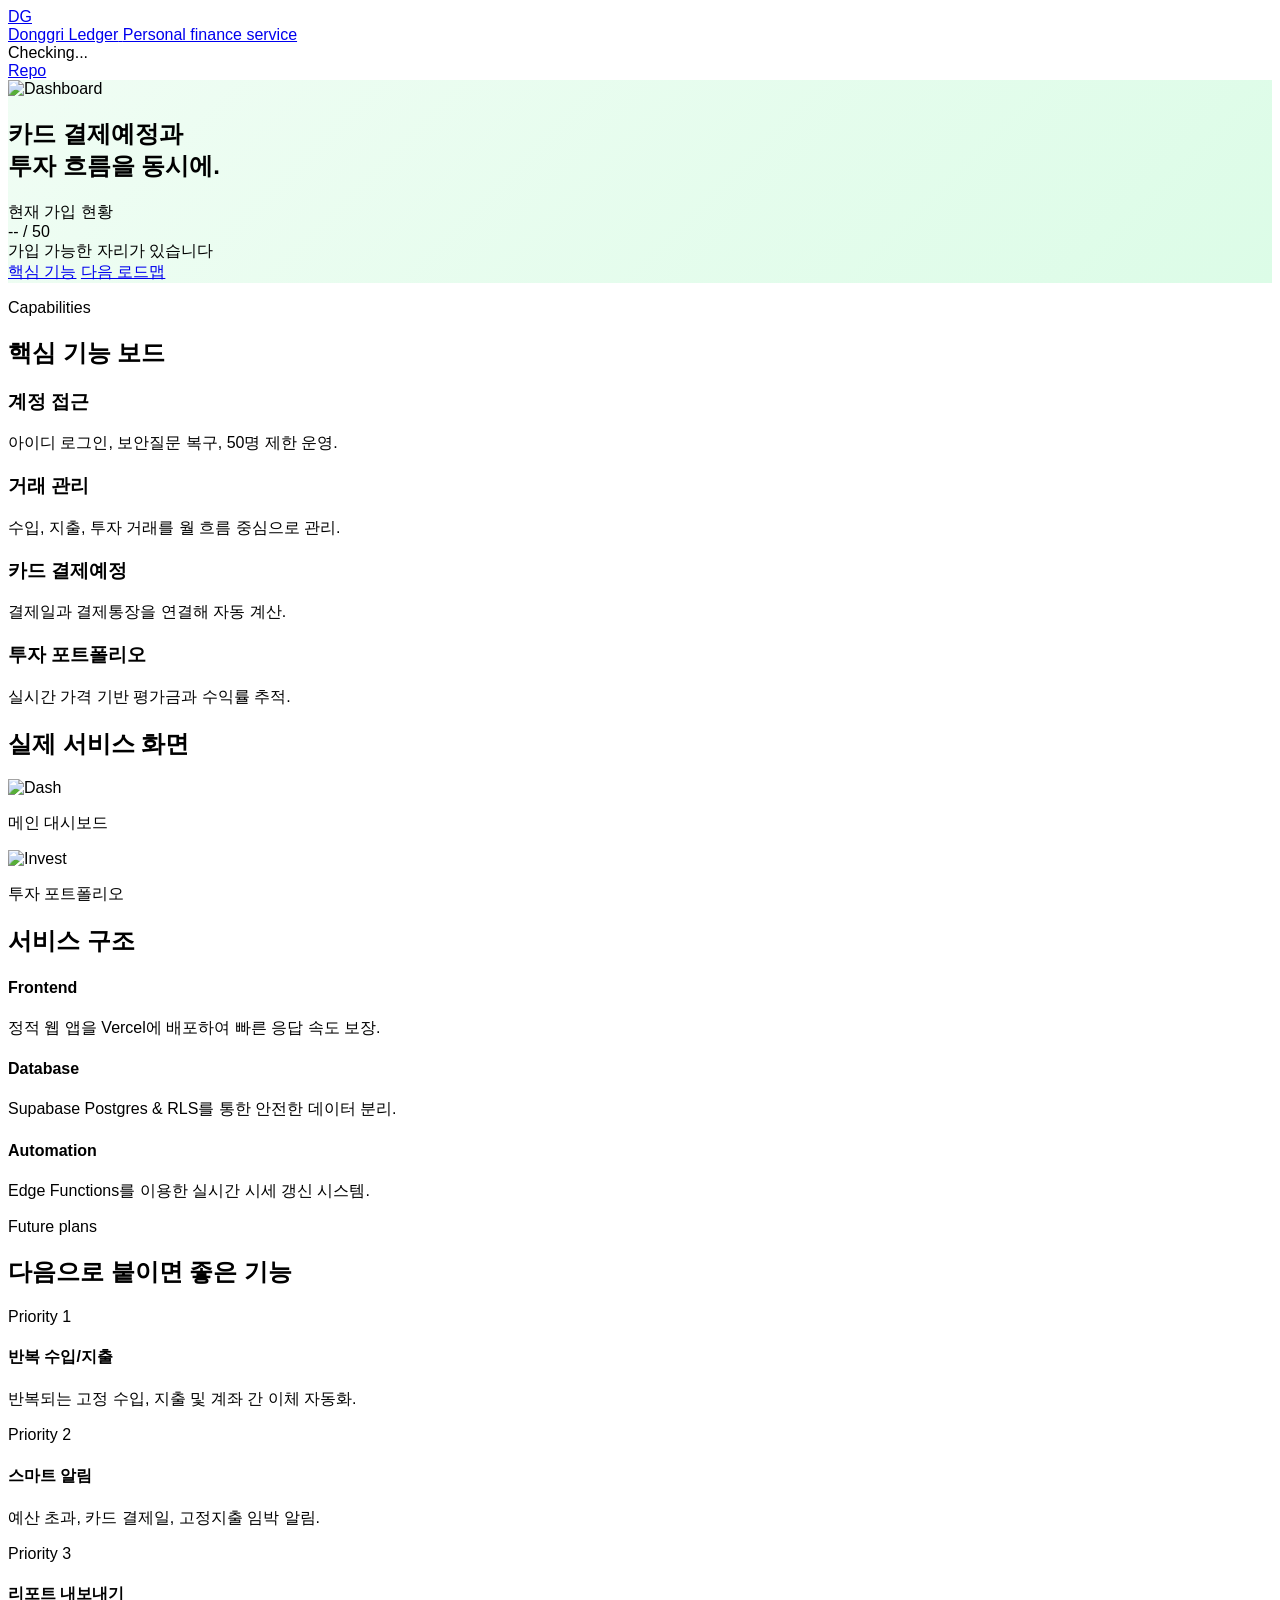
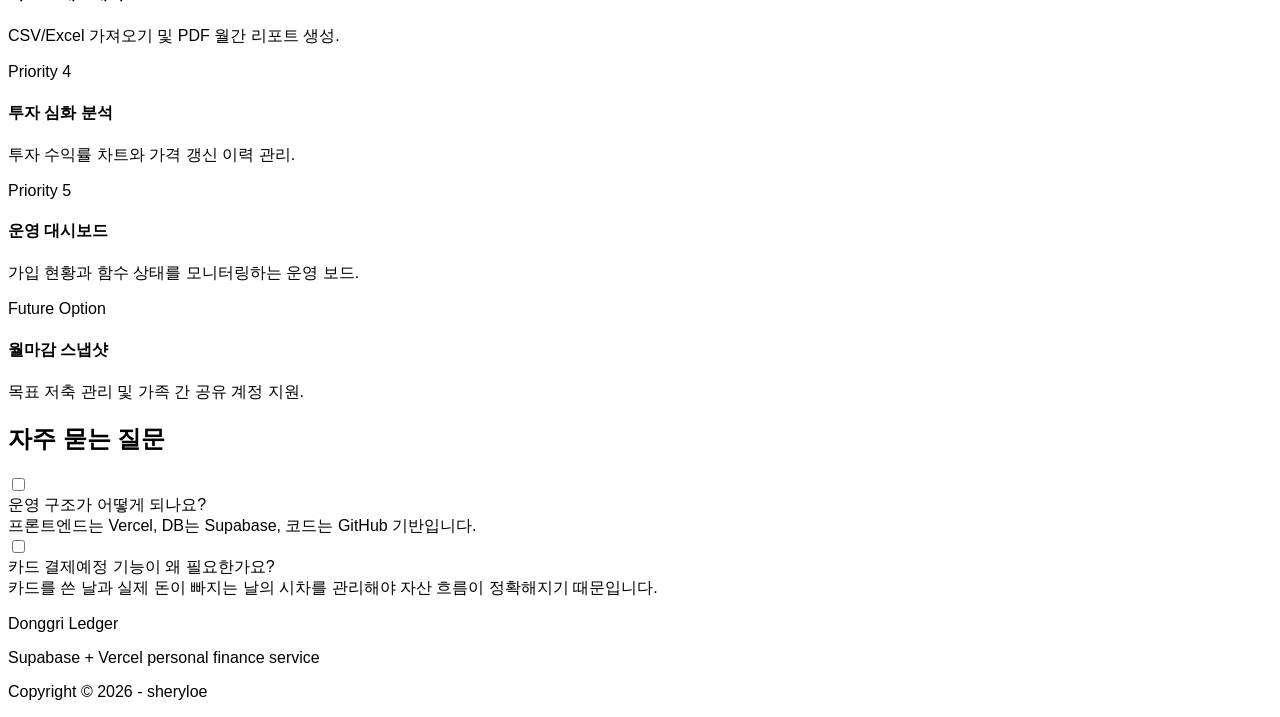
==== commit c9178e0a: "key 편집 key 편집" ====
--- a/docs/index.html
+++ b/docs/index.html
@@ -7,12 +7,9 @@
     
     <meta name="description" content="Donggri Ledger는 Supabase, Vercel, GitHub 기반으로 운영하는 개인 가계부 서비스입니다. 카드 결제예정, 고정지출, 예산, 투자 포트폴리오, 백업과 복원을 한 흐름으로 관리합니다.">
     <meta name="keywords" content="personal finance dashboard, budget tracker, supabase ledger, vercel finance app, 카드 결제예정 가계부, 투자 포트폴리오 가계부, 개인 재무 대시보드">
-    <meta name="robots" content="index, follow, max-image-preview:large">
     <meta name="theme-color" content="#03c75a">
-    <meta property="og:type" content="website">
     <meta property="og:site_name" content="Donggri Ledger">
     <meta property="og:title" content="Donggri Ledger | 카드 결제예정과 투자 흐름을 함께 보는 개인 가계부 서비스">
-    <meta property="og:description" content="회원가입, 카드 결제예정, 고정지출, 예산, 투자 포트폴리오, 백업과 복원을 지원하는 개인 가계부 서비스입니다.">
     <meta property="og:image" content="https://sheryloe.github.io/donggri_gagyeobu/assets/screenshots/donggri-ledger-dashboard.png">
     <meta property="og:url" content="https://sheryloe.github.io/donggri_gagyeobu/">
     <meta name="twitter:card" content="summary_large_image">
@@ -21,25 +18,7 @@
     <script src="https://cdn.tailwindcss.com"></script>
     <script src="https://unpkg.com/lucide@latest"></script>
     <link rel="stylesheet" as="style" crossorigin href="https://cdn.jsdelivr.net/gh/orioncactus/pretendard@v1.3.9/dist/web/static/pretendard.min.css" />
-
-    <script type="application/ld+json">
-      {
-        "@context": "https://schema.org",
-        "@graph": [
-          {
-            "@type": "SoftwareApplication",
-            "name": "Donggri Ledger",
-            "alternateName": "donggri_gagyeobu",
-            "applicationCategory": "FinanceApplication",
-            "operatingSystem": "Web",
-            "description": "Supabase, Vercel, GitHub 기반으로 운영하는 개인 가계부 서비스입니다.",
-            "url": "https://sheryloe.github.io/donggri_gagyeobu/",
-            "codeRepository": "https://github.com/sheryloe/donggri_gagyeobu",
-            "author": { "@type": "Person", "name": "sheryloe" }
-          }
-        ]
-      }
-    </script>
+    <script src="https://cdn.jsdelivr.net/npm/@supabase/supabase-js@2"></script>
 
     <style>
         body { font-family: "Pretendard", sans-serif; scroll-behavior: smooth; }
@@ -52,65 +31,45 @@
         <div class="flex-1">
             <a href="#top" class="flex items-center gap-2 group">
                 <div class="w-10 h-10 bg-primary text-primary-content flex items-center justify-center rounded-xl font-black text-xl shadow-lg group-hover:scale-110 transition-transform">DG</div>
-                <div class="flex flex-col">
+                <div class="flex flex-col text-left">
                     <span class="text-lg font-bold leading-none">Donggri Ledger</span>
                     <span class="text-[10px] uppercase tracking-widest opacity-60">Personal finance service</span>
                 </div>
             </a>
         </div>
-        <div class="flex-none hidden md:block">
-            <ul class="menu menu-horizontal px-1 font-medium">
-                <li><a href="#feature-board">핵심 기능</a></li>
-                <li><a href="#screens">화면 보기</a></li>
-                <li><a href="#architecture">서비스 구조</a></li>
-                <li><a href="#faq">FAQ</a></li>
-            </ul>
+        <div class="flex-none hidden md:block mr-4">
+            <div class="badge badge-outline border-base-300 gap-2 p-4">
+                <span class="w-2 h-2 rounded-full bg-success animate-pulse"></span>
+                <span id="nav-member-count" class="text-xs font-bold italic">Checking...</span>
+            </div>
         </div>
         <div class="flex-none gap-2">
-            <a href="https://github.com/sheryloe/donggri_gagyeobu" class="btn btn-primary btn-sm md:btn-md rounded-lg">
-                <i data-lucide="github" class="w-4 h-4"></i> Repository
-            </a>
+            <a href="https://github.com/sheryloe/donggri_gagyeobu" class="btn btn-primary btn-sm rounded-lg">Repo</a>
         </div>
     </div>
 
     <main id="top">
-        <section class="hero min-h-[70vh] hero-gradient px-4" id="overview">
+        <section class="hero min-h-[50vh] hero-gradient px-4 py-16" id="overview">
             <div class="hero-content flex-col lg:flex-row-reverse gap-12 max-w-7xl">
                 <div class="relative">
-                    <img src="assets/screenshots/donggri-ledger-dashboard.png" class="max-w-full lg:max-w-2xl rounded-2xl shadow-2xl border-4 border-white transform lg:rotate-2 hover:rotate-0 transition-transform duration-500" alt="Dashboard" />
-                    <div class="absolute -bottom-6 -left-6 bg-white p-4 rounded-xl shadow-xl hidden lg:block">
-                        <div class="flex items-center gap-3">
-                            <div class="badge badge-success badge-md">Live</div>
-                            <span class="font-bold text-sm">카드 결제예정 자동 계산 중</span>
+                    <img src="assets/screenshots/donggri-ledger-dashboard.png" class="max-w-full lg:max-w-2xl rounded-2xl shadow-2xl border-4 border-white transform lg:rotate-2" alt="Dashboard" />
+                </div>
+                <div class="text-center lg:text-left">
+                    <h1 class="text-4xl lg:text-5xl font-black leading-tight mb-6 text-slate-800 italic">
+                        <span class="text-primary">카드 결제예정</span>과<br/>투자 흐름을 동시에.
+                    </h1>
+                    
+                    <div class="stats bg-white shadow-xl mb-8 border border-primary/10">
+                        <div class="stat px-8 py-4">
+                            <div class="stat-title text-sm font-medium">현재 가입 현황</div>
+                            <div class="stat-value text-primary text-3xl mb-1" id="member-count">-- / 50</div>
+                            <div class="stat-desc font-bold text-success italic" id="member-status">가입 가능한 자리가 있습니다</div>
                         </div>
                     </div>
-                </div>
-                <div class="text-center lg:text-left">
-                    <div class="inline-flex items-center gap-2 bg-white px-3 py-1 rounded-full shadow-sm mb-6 border border-success/20">
-                        <span class="relative flex h-2 w-2">
-                            <span class="animate-ping absolute inline-flex h-full w-full rounded-full bg-success opacity-75"></span>
-                            <span class="relative inline-flex rounded-full h-2 w-2 bg-success"></span>
-                        </span>
-                        <span class="text-xs font-bold text-success uppercase tracking-tighter">Powered by Supabase & Vercel</span>
-                    </div>
-                    <h1 class="text-4xl lg:text-6xl font-black leading-tight mb-6">
-                        <span class="text-primary text-shadow-sm">카드 결제예정</span>과<br/>
-                        <span class="text-slate-800">투자 흐름</span>을 동시에.
-                    </h1>
-                    <p class="text-lg opacity-80 mb-8 max-w-lg mx-auto lg:mx-0">
-                        단순 입력 중심이 아니라, 카드 결제일과 실제 자산 흐름까지 같이 확인할 수 있게 설계된 개인 맞춤형 대시보드입니다.
-                    </p>
-                    <div class="flex flex-wrap justify-center lg:justify-start gap-4">
-                        <div class="stats bg-white shadow-sm border border-base-200">
-                            <div class="stat p-4">
-                                <div class="stat-title text-xs">회원가입</div>
-                                <div class="stat-value text-base text-primary">아이디+보안질문</div>
-                            </div>
-                            <div class="stat p-4 border-l border-base-200">
-                                <div class="stat-title text-xs">운영 제한</div>
-                                <div class="stat-value text-base text-primary">최대 50명</div>
-                            </div>
-                        </div>
+
+                    <div class="flex flex-wrap justify-center lg:justify-start gap-3">
+                        <a href="#feature-board" class="btn btn-primary shadow-lg shadow-primary/20">핵심 기능</a>
+                        <a href="#roadmap" class="btn btn-outline">다음 로드맵</a>
                     </div>
                 </div>
             </div>
@@ -118,108 +77,52 @@
 
         <section class="py-20 px-4 max-w-7xl mx-auto" id="feature-board">
             <div class="text-center mb-16">
-                <p class="text-primary font-bold tracking-widest uppercase text-sm mb-2">Feature board</p>
-                <h2 class="text-3xl lg:text-4xl font-black italic">핵심 기능 보드</h2>
-            </div>
-            
-            <div class="grid grid-cols-1 md:grid-cols-2 lg:grid-cols-4 gap-6">
-                <div class="card bg-white border border-base-200 hover:shadow-xl transition-shadow group">
+                <p class="text-primary font-bold tracking-widest uppercase text-xs mb-2">Capabilities</p>
+                <h2 class="text-3xl lg:text-4xl font-black italic underline decoration-primary/30 decoration-8 underline-offset-4">핵심 기능 보드</h2>
+            </div>
+            <div class="grid grid-cols-1 md:grid-cols-2 lg:grid-cols-4 gap-6 text-left">
+                <div class="card bg-white border border-base-200 hover:-translate-y-2 transition-all">
                     <div class="card-body">
-                        <div class="w-12 h-12 bg-primary/10 text-primary rounded-lg flex items-center justify-center mb-4 group-hover:bg-primary group-hover:text-white transition-colors">
-                            <i data-lucide="shield-check"></i>
-                        </div>
-                        <h3 class="card-title text-lg font-bold uppercase">계정 접근</h3>
-                        <p class="text-sm opacity-70">아이디 로그인, 보안질문 복구, 50명 가입 제한으로 보안과 리소스를 관리합니다.</p>
-                    </div>
-                </div>
-
-                <div class="card bg-white border border-base-200 hover:shadow-xl transition-shadow group">
+                        <i data-lucide="shield-check" class="text-primary mb-2"></i>
+                        <h3 class="card-title text-base font-bold">계정 접근</h3>
+                        <p class="text-sm opacity-60">아이디 로그인, 보안질문 복구, 50명 제한 운영.</p>
+                    </div>
+                </div>
+                <div class="card bg-white border border-base-200 hover:-translate-y-2 transition-all text-left">
+                    <div class="card-body text-left">
+                        <i data-lucide="receipt" class="text-primary mb-2"></i>
+                        <h3 class="card-title text-base font-bold text-left">거래 관리</h3>
+                        <p class="text-sm opacity-60 text-left">수입, 지출, 투자 거래를 월 흐름 중심으로 관리.</p>
+                    </div>
+                </div>
+                <div class="card bg-primary text-primary-content shadow-lg shadow-primary/20 hover:-translate-y-2 transition-all">
                     <div class="card-body">
-                        <div class="w-12 h-12 bg-primary/10 text-primary rounded-lg flex items-center justify-center mb-4 group-hover:bg-primary group-hover:text-white transition-colors">
-                            <i data-lucide="receipt"></i>
-                        </div>
-                        <h3 class="card-title text-lg font-bold uppercase">거래 관리</h3>
-                        <p class="text-sm opacity-70">수입, 지출, 투자 거래를 월 흐름 중심으로 한눈에 파악합니다.</p>
-                    </div>
-                </div>
-
-                <div class="card bg-white border border-base-200 hover:shadow-xl transition-shadow group">
+                        <i data-lucide="credit-card" class="text-white mb-2"></i>
+                        <h3 class="card-title text-base font-bold text-white uppercase">카드 결제예정</h3>
+                        <p class="text-sm opacity-90">결제일과 결제통장을 연결해 자동 계산.</p>
+                    </div>
+                </div>
+                <div class="card bg-white border border-base-200 hover:-translate-y-2 transition-all">
                     <div class="card-body">
-                        <div class="w-12 h-12 bg-primary/10 text-primary rounded-lg flex items-center justify-center mb-4 group-hover:bg-primary group-hover:text-white transition-colors">
-                            <i data-lucide="wallet"></i>
-                        </div>
-                        <h3 class="card-title text-lg font-bold uppercase">자산 분리</h3>
-                        <p class="text-sm opacity-70">은행, 현금, 카드, 투자계좌를 각각 분리하여 실질 자산을 측정합니다.</p>
-                    </div>
-                </div>
-
-                <div class="card bg-primary text-primary-content shadow-lg shadow-primary/20">
-                    <div class="card-body">
-                        <div class="w-12 h-12 bg-white/20 text-white rounded-lg flex items-center justify-center mb-4">
-                            <i data-lucide="credit-card"></i>
-                        </div>
-                        <h3 class="card-title text-lg font-bold uppercase">카드 결제예정</h3>
-                        <p class="text-sm opacity-90 font-medium">결제일과 결제통장을 연결해 자동 계산되는 혁신적인 구조.</p>
-                    </div>
-                </div>
-
-                <div class="card bg-white border border-base-200 hover:shadow-xl transition-shadow group lg:col-span-2">
-                    <div class="card-body flex-row gap-6 items-start">
-                        <div class="hidden sm:flex w-16 h-16 bg-success/10 text-success rounded-full items-center justify-center flex-shrink-0">
-                            <i data-lucide="pie-chart" class="w-8 h-8"></i>
-                        </div>
-                        <div>
-                            <h3 class="card-title text-lg font-bold uppercase">고정지출과 예산</h3>
-                            <p class="text-sm opacity-70">카테고리별 예산과 월 고정지출을 동시에 관리하여 과소비를 방지합니다.</p>
-                        </div>
-                    </div>
-                </div>
-
-                <div class="card bg-white border border-base-200 hover:shadow-xl transition-shadow group lg:col-span-2">
-                    <div class="card-body flex-row gap-6 items-start">
-                        <div class="hidden sm:flex w-16 h-16 bg-info/10 text-info rounded-full items-center justify-center flex-shrink-0">
-                            <i data-lucide="trending-up" class="w-8 h-8"></i>
-                        </div>
-                        <div>
-                            <h3 class="card-title text-lg font-bold uppercase">투자 포트폴리오</h3>
-                            <p class="text-sm opacity-70">주식, 코인, ETF, 펀드의 평가금과 수익률을 실시간 가격 기반으로 추적합니다.</p>
-                        </div>
+                        <i data-lucide="trending-up" class="text-primary mb-2"></i>
+                        <h3 class="card-title text-base font-bold text-left">투자 포트폴리오</h3>
+                        <p class="text-sm opacity-60 text-left">실시간 가격 기반 평가금과 수익률 추적.</p>
                     </div>
                 </div>
             </div>
         </section>
 
         <section class="py-20 bg-slate-50 px-4" id="screens">
-            <div class="max-w-7xl mx-auto">
-                <div class="flex flex-col lg:flex-row justify-between items-end mb-12 gap-4">
-                    <div class="text-left">
-                        <p class="text-primary font-bold tracking-widest uppercase text-sm mb-2">Screens</p>
-                        <h2 class="text-3xl lg:text-4xl font-black italic">실제 서비스 화면</h2>
-                    </div>
-                    <div class="tabs tabs-boxed bg-base-200">
-                        <a class="tab tab-active font-bold">전체 화면</a>
-                        <a class="tab" href="https://github.com/sheryloe/donggri_gagyeobu/wiki">상세 가이드</a>
-                    </div>
-                </div>
-
-                <div class="grid grid-cols-1 lg:grid-cols-12 gap-8">
-                    <div class="lg:col-span-8 group">
-                        <div class="overflow-hidden rounded-2xl shadow-xl border-4 border-white">
-                            <img src="assets/screenshots/donggri-ledger-dashboard.png" class="w-full hover:scale-105 transition-transform duration-700" alt="Dashboard" />
-                        </div>
-                        <div class="mt-4 p-4 bg-white rounded-xl shadow-sm border border-base-200">
-                            <h4 class="font-bold text-lg mb-1">Dashboard</h4>
-                            <p class="text-sm opacity-60 italic">자산, 카드 결제예정, 월별 요약, 거래 입력을 한 화면에서 확인.</p>
-                        </div>
-                    </div>
-                    <div class="lg:col-span-4 group">
-                        <div class="overflow-hidden rounded-2xl shadow-xl border-4 border-white h-full">
-                            <img src="assets/screenshots/donggri-ledger-investments.png" class="w-full h-full object-cover hover:scale-110 transition-transform duration-700" alt="Investments" />
-                        </div>
-                        <div class="mt-4 p-4 bg-white rounded-xl shadow-sm border border-base-200">
-                            <h4 class="font-bold text-lg mb-1">Investments</h4>
-                            <p class="text-sm opacity-60 italic">종목 등록, 평가금, 수익률, 실시간 가격 갱신.</p>
-                        </div>
+            <div class="max-w-7xl mx-auto text-center">
+                <h2 class="text-3xl font-black mb-12 italic">실제 서비스 화면</h2>
+                <div class="grid grid-cols-1 lg:grid-cols-2 gap-8">
+                    <div class="space-y-4">
+                        <img src="assets/screenshots/donggri-ledger-dashboard.png" class="rounded-xl shadow-lg border border-base-200" alt="Dash">
+                        <p class="font-bold opacity-70">메인 대시보드</p>
+                    </div>
+                    <div class="space-y-4 text-center">
+                        <img src="assets/screenshots/donggri-ledger-investments.png" class="rounded-xl shadow-lg border border-base-200" alt="Invest">
+                        <p class="font-bold opacity-70 text-center">투자 포트폴리오</p>
                     </div>
                 </div>
             </div>
@@ -227,195 +130,118 @@
 
         <section class="py-20 px-4 max-w-7xl mx-auto" id="architecture">
             <div class="text-center mb-16">
-                <p class="text-primary font-bold tracking-widest uppercase text-sm mb-2">Architecture</p>
-                <h2 class="text-3xl lg:text-4xl font-black italic">서비스 구조와 저장소</h2>
-            </div>
-
-            <div class="grid grid-cols-1 lg:grid-cols-2 gap-12">
-                <div class="space-y-6">
-                    <h3 class="text-xl font-bold flex items-center gap-2 border-l-4 border-primary pl-4">
-                        <i data-lucide="layers" class="text-primary"></i> Service Stack
-                    </h3>
-                    <div class="collapse collapse-arrow bg-white border border-base-200 shadow-sm">
-                        <input type="radio" name="arch-accordion" checked="checked" /> 
-                        <div class="collapse-title font-bold text-primary">Frontend (Vercel)</div>
-                        <div class="collapse-content text-sm opacity-80">
-                            <p>정적 웹 앱을 Vercel에 배포하고 브라우저에서 모든 UI와 인터랙션을 처리합니다.</p>
-                        </div>
-                    </div>
-                    <div class="collapse collapse-arrow bg-white border border-base-200 shadow-sm">
-                        <input type="radio" name="arch-accordion" /> 
-                        <div class="collapse-title font-bold text-primary">Auth / Database (Supabase)</div>
-                        <div class="collapse-content text-sm opacity-80">
-                            <p>Supabase Auth, Postgres, RLS로 접근 제어와 사용자별 데이터 분리를 안전하게 담당합니다.</p>
-                        </div>
-                    </div>
-                    <div class="collapse collapse-arrow bg-white border border-base-200 shadow-sm">
-                        <input type="radio" name="arch-accordion" /> 
-                        <div class="collapse-title font-bold text-primary">Automation (Edge Functions)</div>
-                        <div class="collapse-content text-sm opacity-80">
-                            <p>Edge Functions가 회원가입, 비밀번호 재설정, 투자 자산의 가격 실시간 갱신을 처리합니다.</p>
-                        </div>
-                    </div>
-                </div>
-
-                <div class="bg-slate-900 rounded-2xl p-8 text-slate-300 relative overflow-hidden">
-                    <h3 class="text-xl font-bold text-white mb-8 flex items-center gap-2">
-                        <i data-lucide="folder-tree"></i> Project Directory
-                    </h3>
-                    <div class="grid grid-cols-1 sm:grid-cols-2 gap-4 relative z-10">
-                        <div class="p-4 bg-white/5 border border-white/10 rounded-lg hover:bg-white/10 transition-colors">
-                            <strong class="text-primary block mb-1">web/</strong>
-                            <span class="text-xs">UI와 브라우저 상호작용 로직</span>
-                        </div>
-                        <div class="p-4 bg-white/5 border border-white/10 rounded-lg hover:bg-white/10 transition-colors">
-                            <strong class="text-primary block mb-1">supabase/</strong>
-                            <span class="text-xs">스키마, RLS, Edge Functions</span>
-                        </div>
-                        <div class="p-4 bg-white/5 border border-white/10 rounded-lg hover:bg-white/10 transition-colors">
-                            <strong class="text-primary block mb-1">docs/</strong>
-                            <span class="text-xs">GitHub Pages 랜딩, SEO, 로그</span>
-                        </div>
-                        <div class="p-4 bg-white/5 border border-white/10 rounded-lg hover:bg-white/10 transition-colors">
-                            <strong class="text-primary block mb-1">wiki/</strong>
-                            <span class="text-xs">제품 가이드 및 구조 문서</span>
-                        </div>
-                        <div class="p-4 bg-white/5 border border-white/10 rounded-lg hover:bg-white/10 transition-colors">
-                            <strong class="text-primary block mb-1">scripts/</strong>
-                            <span class="text-xs">정적 빌드 및 배포 보조</span>
-                        </div>
-                    </div>
-                    <i data-lucide="code" class="absolute bottom-[-20px] right-[-20px] w-48 h-48 opacity-5 text-white"></i>
-                </div>
-            </div>
-        </section>
-
-        <section class="py-20 bg-slate-50 px-4" id="roadmap">
+                <h2 class="text-3xl lg:text-4xl font-black italic">서비스 구조</h2>
+            </div>
+            <div class="grid grid-cols-1 md:grid-cols-3 gap-6">
+                <div class="p-6 bg-white border-l-4 border-primary shadow-sm rounded-r-xl">
+                    <h4 class="font-bold mb-2">Frontend</h4>
+                    <p class="text-sm opacity-60">정적 웹 앱을 Vercel에 배포하여 빠른 응답 속도 보장.</p>
+                </div>
+                <div class="p-6 bg-white border-l-4 border-primary shadow-sm rounded-r-xl">
+                    <h4 class="font-bold mb-2">Database</h4>
+                    <p class="text-sm opacity-60">Supabase Postgres & RLS를 통한 안전한 데이터 분리.</p>
+                </div>
+                <div class="p-6 bg-white border-l-4 border-primary shadow-sm rounded-r-xl">
+                    <h4 class="font-bold mb-2">Automation</h4>
+                    <p class="text-sm opacity-60">Edge Functions를 이용한 실시간 시세 갱신 시스템.</p>
+                </div>
+            </div>
+        </section>
+
+        <section class="py-20 bg-slate-900 text-white px-4" id="roadmap">
             <div class="max-w-7xl mx-auto">
                 <div class="text-center mb-16">
-                    <p class="text-primary font-bold tracking-widest uppercase text-sm mb-2">Roadmap</p>
+                    <p class="text-primary font-bold tracking-widest uppercase text-xs mb-2 italic">Future plans</p>
                     <h2 class="text-3xl lg:text-4xl font-black italic">다음으로 붙이면 좋은 기능</h2>
                 </div>
                 
-                <div class="grid grid-cols-1 sm:grid-cols-2 lg:grid-cols-3 gap-4">
-                    <div class="alert bg-white border border-base-200 shadow-sm flex-col items-start gap-1 p-6">
-                        <div class="badge badge-primary badge-sm mb-2">Priority 1</div>
-                        <h4 class="font-bold">반복 수입/지출</h4>
-                        <p class="text-sm opacity-60 italic">반복 지출과 계좌 간 이체 기능 자동화.</p>
-                    </div>
-                    <div class="alert bg-white border border-base-200 shadow-sm flex-col items-start gap-1 p-6">
-                        <div class="badge badge-outline badge-sm mb-2">Priority 2</div>
-                        <h4 class="font-bold">스마트 알림</h4>
-                        <p class="text-sm opacity-60 italic">예산 초과, 카드 결제일, 고정지출 알림.</p>
-                    </div>
-                    <div class="alert bg-white border border-base-200 shadow-sm flex-col items-start gap-1 p-6">
-                        <div class="badge badge-outline badge-sm mb-2">Priority 3</div>
-                        <h4 class="font-bold">데이터 분석</h4>
-                        <p class="text-sm opacity-60 italic">Excel 가져오기 및 PDF 월간 리포트 기능.</p>
-                    </div>
-                    <div class="alert bg-white border border-base-200 shadow-sm flex-col items-start gap-1 p-6">
-                        <div class="badge badge-outline badge-sm mb-2">Priority 4</div>
-                        <h4 class="font-bold">투자 심화</h4>
-                        <p class="text-sm opacity-60 italic">투자 수익률 차트와 가격 갱신 이력 관리.</p>
-                    </div>
-                    <div class="alert bg-white border border-base-200 shadow-sm flex-col items-start gap-1 p-6">
-                        <div class="badge badge-outline badge-sm mb-2">Priority 5</div>
-                        <h4 class="font-bold">운영 보드</h4>
-                        <p class="text-sm opacity-60 italic">가입 현황과 함수 상태 모니터링 보드.</p>
-                    </div>
-                    <div class="alert bg-primary/10 border border-primary/20 shadow-sm flex-col items-start gap-1 p-6">
-                        <div class="badge badge-primary badge-sm mb-2 text-white">Future</div>
-                        <h4 class="font-bold text-primary">월마감 스냅샷</h4>
-                        <p class="text-sm text-primary/70 italic italic">목표 저축 및 공유 계정 지원.</p>
-                    </div>
-                </div>
-            </div>
-        </section>
-
-        <section class="py-20 px-4 max-w-3xl mx-auto" id="faq">
-            <div class="text-center mb-12">
-                <p class="text-primary font-bold tracking-widest uppercase text-sm mb-2">FAQ</p>
-                <h2 class="text-3xl font-black italic italic">자주 묻는 질문</h2>
-            </div>
-            
-            <div class="space-y-4">
-                <div class="collapse collapse-plus bg-white border border-base-200 shadow-sm">
+                <div class="grid grid-cols-1 md:grid-cols-2 lg:grid-cols-3 gap-6 text-left">
+                    <div class="p-6 rounded-2xl bg-white/5 border border-white/10 hover:border-primary/50 transition-colors">
+                        <div class="badge badge-primary mb-4">Priority 1</div>
+                        <h4 class="text-lg font-bold mb-2 text-white text-left">반복 수입/지출</h4>
+                        <p class="text-sm text-slate-400">반복되는 고정 수입, 지출 및 계좌 간 이체 자동화.</p>
+                    </div>
+                    <div class="p-6 rounded-2xl bg-white/5 border border-white/10 hover:border-primary/50 transition-colors">
+                        <div class="badge badge-outline text-slate-400 mb-4">Priority 2</div>
+                        <h4 class="text-lg font-bold mb-2 text-white">스마트 알림</h4>
+                        <p class="text-sm text-slate-400 text-left">예산 초과, 카드 결제일, 고정지출 임박 알림.</p>
+                    </div>
+                    <div class="p-6 rounded-2xl bg-white/5 border border-white/10 hover:border-primary/50 transition-colors">
+                        <div class="badge badge-outline text-slate-400 mb-4">Priority 3</div>
+                        <h4 class="text-lg font-bold mb-2 text-white">리포트 내보내기</h4>
+                        <p class="text-sm text-slate-400 text-left">CSV/Excel 가져오기 및 PDF 월간 리포트 생성.</p>
+                    </div>
+                    <div class="p-6 rounded-2xl bg-white/5 border border-white/10 hover:border-primary/50 transition-colors">
+                        <div class="badge badge-outline text-slate-400 mb-4 text-left">Priority 4</div>
+                        <h4 class="text-lg font-bold mb-2 text-white text-left text-left">투자 심화 분석</h4>
+                        <p class="text-sm text-slate-400 text-left text-left">투자 수익률 차트와 가격 갱신 이력 관리.</p>
+                    </div>
+                    <div class="p-6 rounded-2xl bg-white/5 border border-white/10 hover:border-primary/50 transition-colors">
+                        <div class="badge badge-outline text-slate-400 mb-4 text-left">Priority 5</div>
+                        <h4 class="text-lg font-bold mb-2 text-white text-left">운영 대시보드</h4>
+                        <p class="text-sm text-slate-400 text-left">가입 현황과 함수 상태를 모니터링하는 운영 보드.</p>
+                    </div>
+                    <div class="p-6 rounded-2xl bg-primary/20 border border-primary/30">
+                        <div class="badge badge-primary mb-4">Future Option</div>
+                        <h4 class="text-lg font-bold mb-2 text-primary">월마감 스냅샷</h4>
+                        <p class="text-sm text-slate-300 text-left">목표 저축 관리 및 가족 간 공유 계정 지원.</p>
+                    </div>
+                </div>
+            </div>
+        </section>
+
+        <section class="py-20 px-4 max-w-3xl mx-auto text-left text-left" id="faq">
+            <h2 class="text-center text-3xl font-black mb-12 italic">자주 묻는 질문</h2>
+            <div class="space-y-3">
+                <div class="collapse collapse-plus bg-white border border-base-200">
                     <input type="checkbox" /> 
-                    <div class="collapse-title text-lg font-bold">Donggri Ledger는 어떤 구조로 운영되나요?</div>
-                    <div class="collapse-content"> 
-                        <p class="text-sm opacity-80 leading-relaxed">프론트엔드는 Vercel, 인증과 데이터베이스는 Supabase, 코드와 문서는 GitHub 기반으로 운영하며 서버리스 구조를 최대한 활용합니다.</p>
-                    </div>
-                </div>
-                <div class="collapse collapse-plus bg-white border border-base-200 shadow-sm">
+                    <div class="collapse-title font-bold">운영 구조가 어떻게 되나요?</div>
+                    <div class="collapse-content text-sm opacity-60">프론트엔드는 Vercel, DB는 Supabase, 코드는 GitHub 기반입니다.</div>
+                </div>
+                <div class="collapse collapse-plus bg-white border border-base-200 text-left">
                     <input type="checkbox" /> 
-                    <div class="collapse-title text-lg font-bold">현재 어떤 기능을 사용할 수 있나요?</div>
-                    <div class="collapse-content"> 
-                        <p class="text-sm opacity-80 leading-relaxed">회원가입, 로그인, 카드 결제예정 관리, 자산 관리, 고정지출, 예산 세팅, 실시간 가격 기반 투자 포트폴리오, JSON 데이터 백업과 복원을 지원합니다.</p>
-                    </div>
-                </div>
-                <div class="collapse collapse-plus bg-white border border-base-200 shadow-sm">
-                    <input type="checkbox" /> 
-                    <div class="collapse-title text-lg font-bold">왜 카드 결제예정 기능이 중요한가요?</div>
-                    <div class="collapse-content"> 
-                        <p class="text-sm opacity-80 leading-relaxed text-error font-semibold italic">"카드를 쓴 날과 실제 돈이 빠지는 날이 다르기 때문입니다."</p>
-                        <p class="text-sm opacity-80 leading-relaxed mt-2">생활비 흐름을 정확히 맞추려면 결제예정 금액을 별도로 추적하고 결제 통장의 잔액과 매칭하는 과정이 반드시 필요합니다.</p>
-                    </div>
+                    <div class="collapse-title font-bold text-left">카드 결제예정 기능이 왜 필요한가요?</div>
+                    <div class="collapse-content text-sm opacity-60 text-left">카드를 쓴 날과 실제 돈이 빠지는 날의 시차를 관리해야 자산 흐름이 정확해지기 때문입니다.</div>
                 </div>
             </div>
         </section>
     </main>
 
-    <footer class="footer footer-center p-10 bg-slate-900 text-slate-400 border-t border-slate-800">
+    <footer class="footer footer-center p-10 bg-slate-900 text-slate-400">
         <aside>
-            <div class="w-12 h-12 bg-primary text-white flex items-center justify-center rounded-xl font-black text-2xl mb-4 shadow-lg">DG</div>
-            <p class="font-bold text-white text-lg">Donggri Ledger</p> 
+            <p class="font-bold text-white text-lg italic italic">Donggri Ledger</p> 
             <p>Supabase + Vercel personal finance service</p>
-            <p class="text-xs opacity-50">Copyright © 2026 - All right reserved by sheryloe</p>
+            <p class="text-xs opacity-40">Copyright © 2026 - sheryloe</p>
         </aside> 
-        <nav class="grid grid-flow-col gap-4">
-            <a href="https://github.com/sheryloe/donggri_gagyeobu" class="link link-hover">GitHub 저장소</a> 
-            <a href="https://github.com/sheryloe/donggri_gagyeobu/wiki" class="link link-hover">GitHub Wiki</a>
-        </nav>
     </footer>
 
     <script>
-        // 아이콘 초기화
         lucide.createIcons();
-    </script>
-    <script src="https://cdn.jsdelivr.net/npm/@supabase/supabase-js@2"></script>
-
-    <script>
-        // 1. Supabase 설정 (본인의 URL과 Anon Key로 교체하세요)
+
         const SUPABASE_URL = 'https://ggrvrdwkhnvgtlakzbzf.supabase.co';
-        const SUPABASE_KEY = 'eyJhbGciOiJIUzI1NiIsInR5cCI6IkpXVCJ9.eyJpc3MiOiJzdXBhYmFzZSIsInJlZiI6ImdncnZyZHdraG52Z3RsYWt6YnpmIiwicm9sZSI6ImFub24iLCJpYXQiOjE3NzM1NDY3MTUsImV4cCI6MjA4OTEyMjcxNX0.4-TlLsgGcv_04DhRedDBjnbxxAtyOxxkMNKPwD1NGbg';
-        const supabase = supabase.createClient(SUPABASE_URL, SUPABASE_KEY);
+        const SUPABASE_KEY = 'sb_publishable_EXKenk_Vt4f5k6VvOzG96Q_ys5DHAsX';
+        const _supabase = supabase.createClient(SUPABASE_URL, SUPABASE_KEY);
     
         async function updateMemberCount() {
-            // 2. 'profiles' 테이블의 전체 개수 가져오기
-            // (RLS 정책이 select 허용으로 되어 있어야 합니다)
-            const { count, error } = await supabase
-                .from('profiles') // 또는 가입 시 데이터가 쌓이는 테이블 명
-                .select('*', { count: 'exact', head: true });
-    
-            if (error) {
-                console.error('인원 조회 실패:', error);
-                return;
-            }
-    
-            // 3. UI 업데이트 (ID가 'member-count'인 요소를 업데이트)
-            const countElement = document.getElementById('member-count');
-            if (countElement) {
-                countElement.innerText = `${count} / 50명 가입 중`;
-                
-                // 만약 50명이 다 찼다면 디자인 변경 (옵션)
-                if (count >= 50) {
-                    countElement.classList.add('text-error');
-                    countElement.innerText += " (마감)";
+            const countId = document.getElementById('member-count');
+            const navCountId = document.getElementById('nav-member-count');
+            const statusId = document.getElementById('member-status');
+
+            try {
+                const { count, error } = await _supabase.from('profiles').select('*', { count: 'exact', head: true });
+                if (error) throw error;
+                const currentCount = count || 0;
+                if (countId) countId.innerText = `${currentCount} / 50`;
+                if (navCountId) navCountId.innerText = `${currentCount}/50 가입 중`;
+                if (currentCount >= 50 && statusId) {
+                    statusId.innerText = "현재 가입이 마감되었습니다";
+                    statusId.classList.replace('text-success', 'text-error');
                 }
+            } catch (err) {
+                console.error(err);
+                if (countId) countId.innerText = "Error";
             }
         }
-    
-        // 페이지 로드 시 실행
         updateMemberCount();
     </script>
 </body>
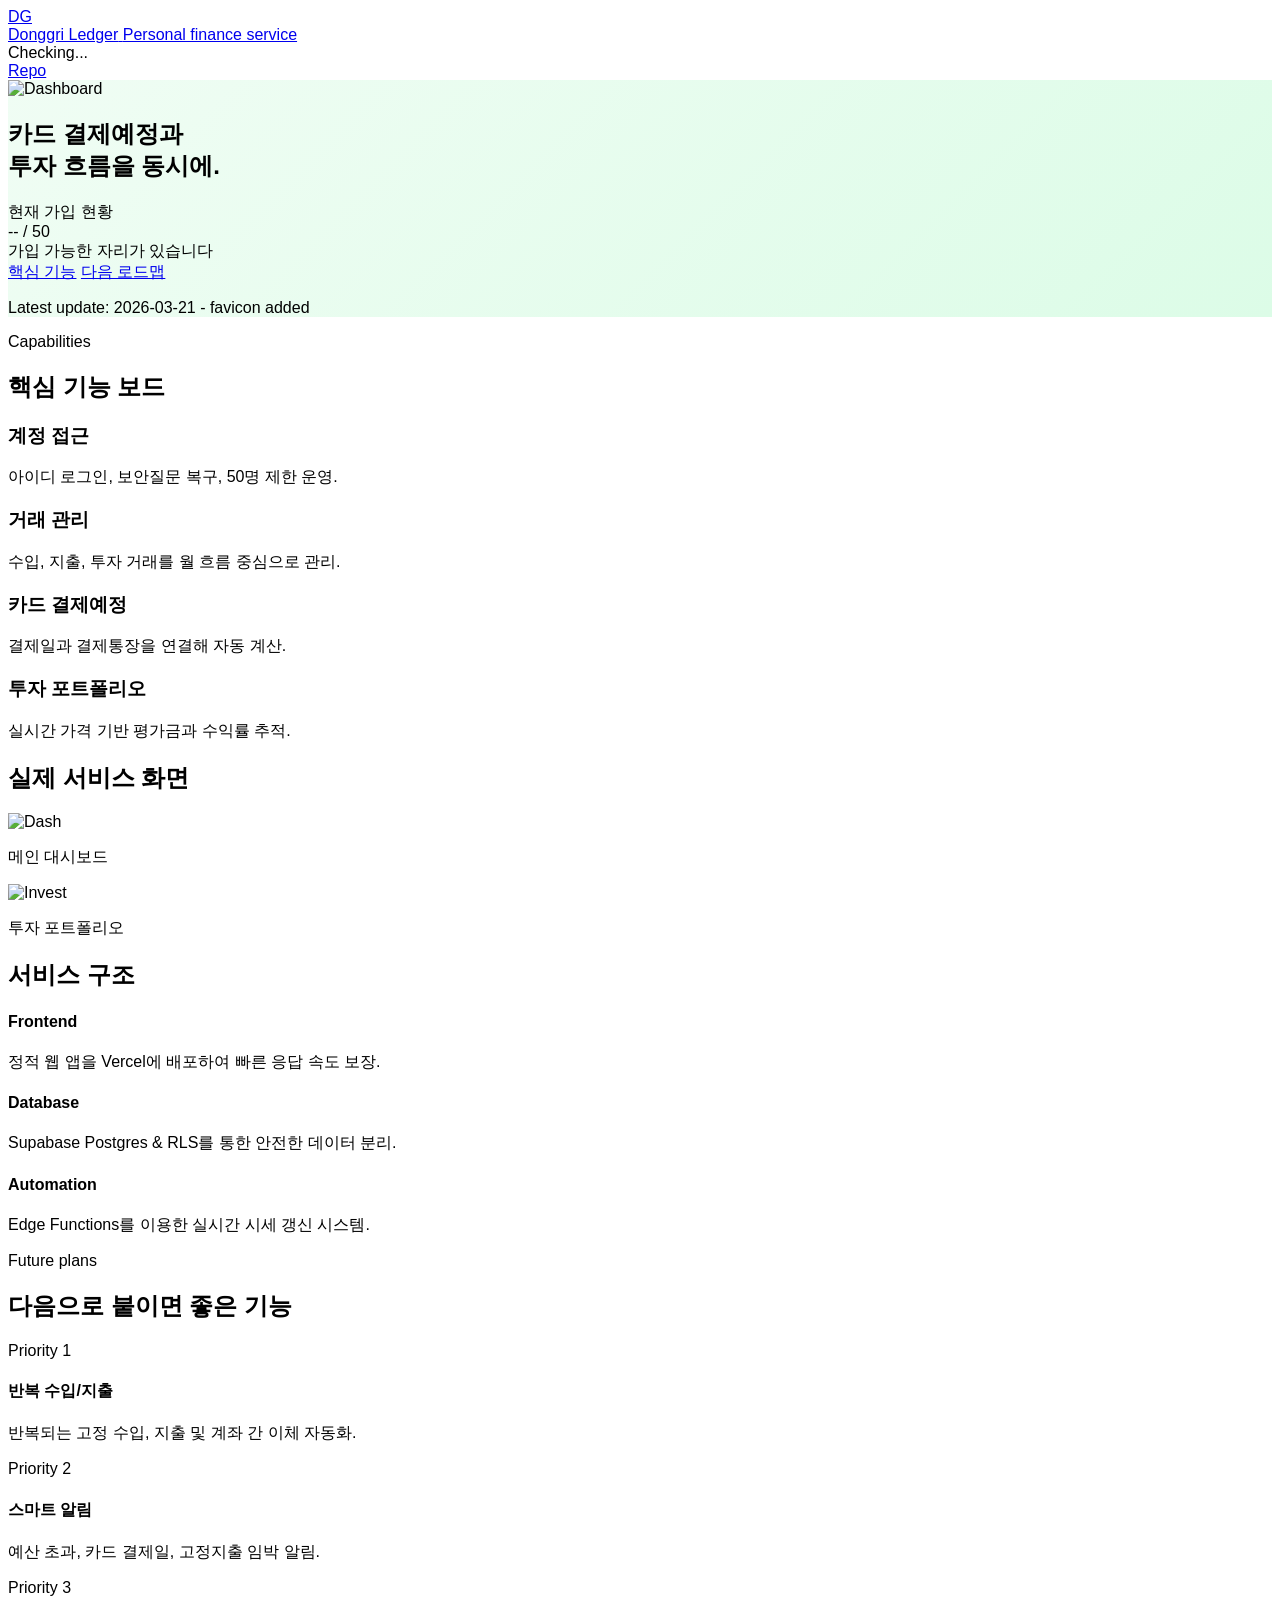
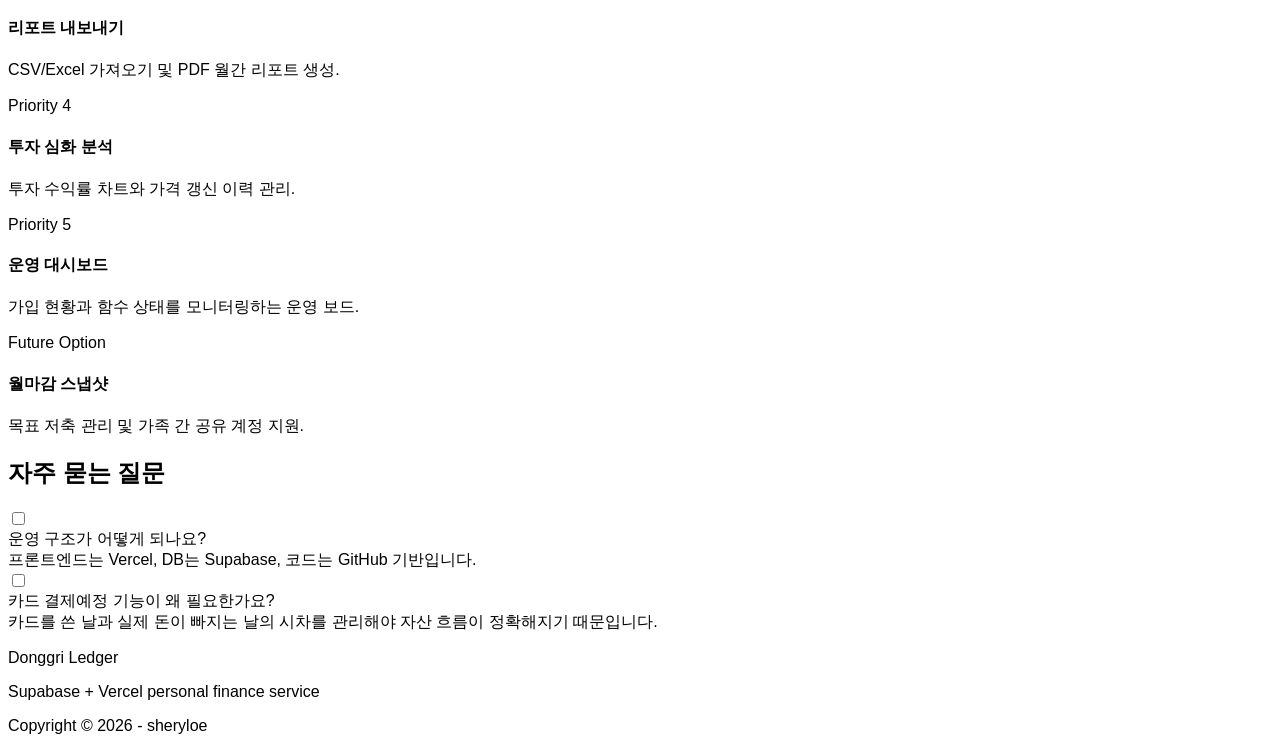
==== commit 8d2fd6b6: "fix(web): add default favicon Stop favicon 404s with a minimal ICO. Update README and GitHub Pages n" ====
--- a/docs/index.html
+++ b/docs/index.html
@@ -71,6 +71,7 @@
                         <a href="#feature-board" class="btn btn-primary shadow-lg shadow-primary/20">핵심 기능</a>
                         <a href="#roadmap" class="btn btn-outline">다음 로드맵</a>
                     </div>
+                    <p class="mt-4 text-xs opacity-60">Latest update: 2026-03-21 - favicon added</p>
                 </div>
             </div>
         </section>
@@ -205,6 +206,22 @@
                 </div>
             </div>
         </section>
+
+        <script src="https://giscus.app/client.js"
+                data-repo="sheryloe/donggri_gagyeobu"
+                data-repo-id="MDEwOlJlcG9zaXRvcnkyNTM1MDAxNDY="
+                data-category="Announcements"
+                data-category-id="DIC_kwDODxwa8s4C4gH4"
+                data-mapping="pathname"
+                data-strict="0"
+                data-reactions-enabled="1"
+                data-emit-metadata="0"
+                data-input-position="bottom"
+                data-theme="preferred_color_scheme"
+                data-lang="ko"
+                crossorigin="anonymous"
+                async>
+        </script>
     </main>
 
     <footer class="footer footer-center p-10 bg-slate-900 text-slate-400">
